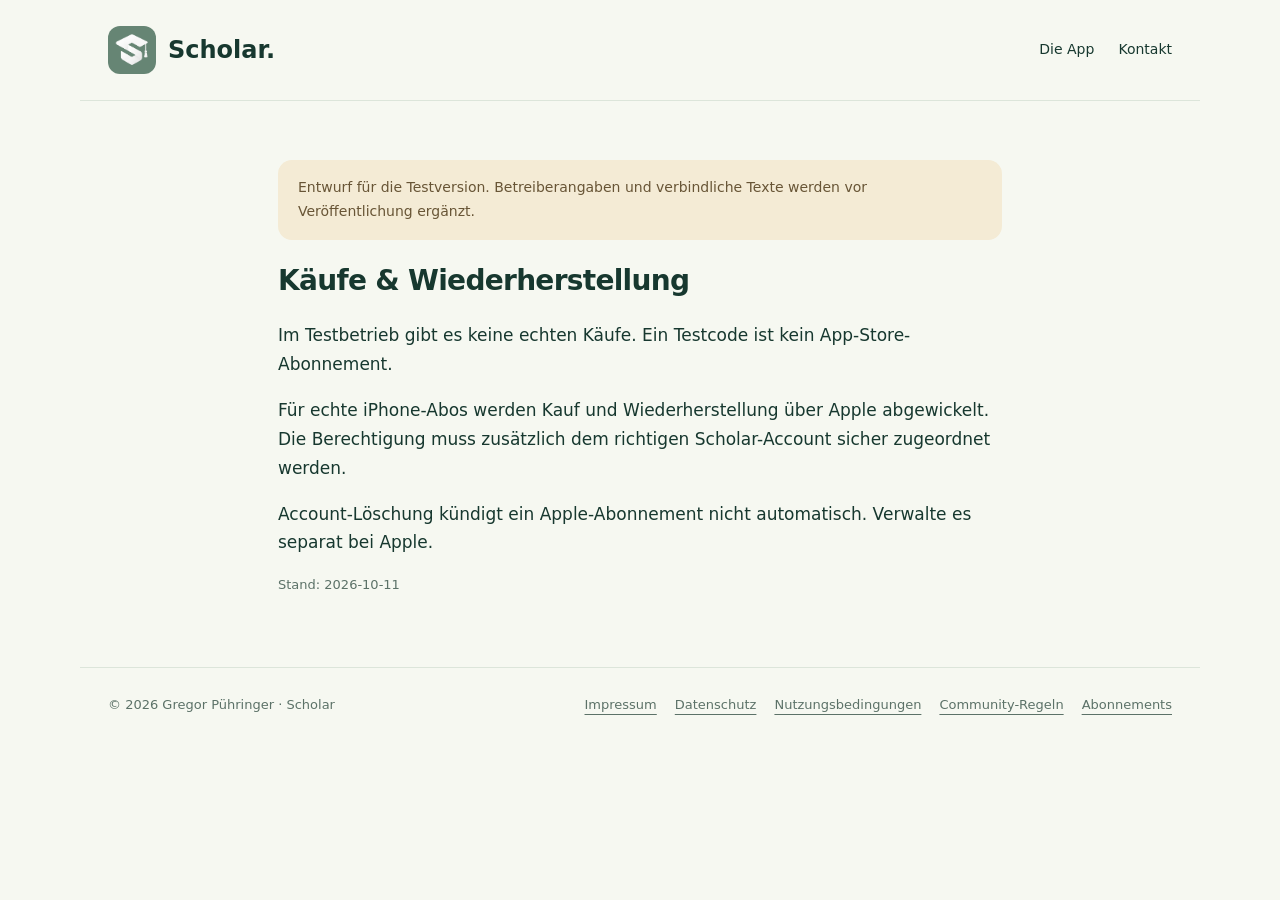
==== abonnements.html @ d569170c "Publish Scholar informational website" ====
<!doctype html><html lang="de"><head><meta charset="utf-8"><meta name="viewport" content="width=device-width,initial-scale=1"><meta name="description" content="Scholar – Studienplanung, Lernen und Community. Informationen zur App und Kontakt."><title>Abonnements · Scholar</title><link rel="icon" type="image/png" href="assets/favicon-current.png?v=4"><link rel="stylesheet" href="assets/style.css"></head><body><header><a class="brand" href="index.html"><img src="assets/icon.png" alt="">Scholar.</a><nav aria-label="Hauptnavigation"><a href="index.html#funktionen">Die App</a><a href="index.html#kontakt">Kontakt</a></nav></header><main class="legal"><p class="registration-notice">Entwurf für die Testversion. Betreiberangaben und verbindliche Texte werden vor Veröffentlichung ergänzt.</p><h2>Käufe & Wiederherstellung</h2><p>Im Testbetrieb gibt es keine echten Käufe. Ein Testcode ist kein App-Store-Abonnement.</p><p>Für echte iPhone-Abos werden Kauf und Wiederherstellung über Apple abgewickelt. Die Berechtigung muss zusätzlich dem richtigen Scholar-Account sicher zugeordnet werden.</p><p>Account-Löschung kündigt ein Apple-Abonnement nicht automatisch. Verwalte es separat bei Apple.</p><p class="footnote">Stand: 2026-10-11</p></main><footer><span>© 2026 Gregor Pühringer · Scholar</span><div><a href="impressum.html">Impressum</a><a href="datenschutz.html">Datenschutz</a><a href="nutzungsbedingungen.html">Nutzungsbedingungen</a><a href="community.html">Community-Regeln</a><a href="abonnements.html">Abonnements</a></div></footer></body></html>
---- assets/style.css ----
:root{--bg:#f6f8f1;--ink:#17382f;--muted:#5c7268;--accent:#447c70;--line:#dce5da}*{box-sizing:border-box}body{margin:0;background:var(--bg);color:var(--ink);font:17px/1.7 system-ui,-apple-system,sans-serif}a{color:inherit;text-underline-offset:5px}a:focus-visible{outline:3px solid var(--accent);outline-offset:5px}header,main,footer{max-width:1120px;margin:auto;padding:26px 28px}header{display:flex;justify-content:space-between;align-items:center;gap:20px;border-bottom:1px solid var(--line)}.brand{display:flex;align-items:center;gap:12px;font-size:24px;font-weight:750;text-decoration:none}.brand img{width:42px;height:42px;border-radius:12px}nav{display:flex;gap:24px;flex-wrap:wrap;font-size:14px}nav a{text-decoration:none}.hero{display:grid;grid-template-columns:1.2fr 1fr;align-items:center;gap:60px;padding:65px 0 80px}.eyebrow{font-size:12px;text-transform:uppercase;letter-spacing:2px;color:var(--accent);font-weight:700}h1{font-size:clamp(42px,6vw,76px);line-height:1.08;letter-spacing:-3px;font-weight:600;margin:20px 0 26px}h2{font-size:30px;line-height:1.25;letter-spacing:-.7px}h3{font-size:20px}.lead{font-size:20px;color:var(--muted);max-width:550px}.pill{display:inline-block;border:1px solid var(--line);border-radius:30px;padding:7px 15px;font-size:12px;margin-bottom:8px}.button{display:inline-block;background:var(--ink);color:white;padding:13px 23px;border-radius:16px;text-decoration:none;margin-top:18px}.preview{background:#e9efdf;border:1px solid var(--line);border-radius:38px;padding:32px;transform:rotate(2deg)}.preview-top{display:flex;justify-content:space-between;align-items:center}.ring{width:150px;height:150px;background:conic-gradient(var(--accent) 0 65%,#d3ddc8 65%);border-radius:50%;display:grid;place-items:center;margin:24px auto}.ring span{width:122px;height:122px;border-radius:50%;background:#e9efdf;display:grid;place-items:center;font-size:33px}.agenda{background:var(--bg);padding:18px 22px;margin-top:12px;border-radius:18px}.agenda small{display:block;color:var(--muted)}.example{font-size:11px;text-align:center;color:var(--muted);margin-top:16px}.features{display:grid;grid-template-columns:repeat(3,1fr);gap:28px;border-top:1px solid var(--line);padding:38px 0}.features p{color:var(--muted)}.contact{border-top:1px solid var(--line);padding:35px 0}.legal{max-width:780px;padding-top:45px}.legal h1{font-size:46px;letter-spacing:-1.5px}.legal h2{font-size:28px}.registration-notice{padding:16px 20px;background:#f4ebd5;border-radius:14px;color:#685536;font-size:14px}.footnote{font-size:13px;color:var(--muted)}footer{display:flex;justify-content:space-between;gap:24px;flex-wrap:wrap;border-top:1px solid var(--line);font-size:13px;color:var(--muted);margin-top:32px}footer div{display:flex;gap:18px;flex-wrap:wrap}@media(max-width:720px){header,main,footer{padding:22px}.hero{grid-template-columns:1fr;gap:28px;padding:40px 0}.preview{transform:none}.features{grid-template-columns:1fr;gap:8px}nav{gap:14px}h1{letter-spacing:-1.8px}}

html{scroll-behavior:smooth;scroll-padding-top:24px}.brand img{width:48px;height:48px}.feature-section{padding:56px 0;border-top:1px solid var(--line)}.section-intro{max-width:650px;color:var(--muted)}.feature-grid{display:grid;grid-template-columns:repeat(3,minmax(0,1fr));gap:24px;margin-top:32px}.feature-grid article{padding:26px;background:#fff9;border:1px solid var(--line);border-radius:24px}.feature-grid p,.plus-grid p{color:var(--muted);font-size:15px}.feature-icon{display:block;width:34px;height:34px;background:var(--accent);mask:var(--icon) center/contain no-repeat;-webkit-mask:var(--icon) center/contain no-repeat}.plus-section{padding:40px;border-radius:36px;background:#e9efdf;margin:20px 0 64px;overflow:hidden}.plus-intro{display:flex;justify-content:space-between;align-items:center;gap:32px}.plus-logo{width:200px;height:200px;object-fit:contain;border-radius:32px;flex-shrink:0}.rotating-heading{font-size:clamp(30px,4.5vw,50px);line-height:1.25;margin-bottom:0;display:flex;gap:.24em;flex-wrap:wrap}.word-window{height:1.25em;overflow:hidden;display:inline-block}.word-track{display:block;animation:word-board 20s infinite}.word-track>span{display:block;height:1.25em;color:var(--accent)}@keyframes word-board{0%,15%{transform:translateY(0)}20%,35%{transform:translateY(-16.6667%)}40%,55%{transform:translateY(-33.3333%)}60%,75%{transform:translateY(-50%)}80%,95%{transform:translateY(-66.6667%)}100%{transform:translateY(-83.3333%)}}.sr-only{position:absolute;width:1px;height:1px;overflow:hidden;clip-path:inset(50%)}.plus-grid{display:grid;grid-template-columns:repeat(2,minmax(0,1fr));gap:16px 32px;margin:40px 0}.plus-grid article{border-top:1px solid #cddbc7;padding-top:12px}.color-showcase{border-top:1px solid #cddbc7;padding-top:22px}.color-options{display:flex;gap:12px;flex-wrap:wrap;margin:24px 0}.color-choice{font:inherit;font-size:12px;color:var(--ink);background:transparent;border:1px solid transparent;border-radius:14px;padding:10px;cursor:pointer;display:grid;justify-items:center;gap:8px;min-width:74px}.color-choice>span{width:30px;height:30px;border-radius:50%;background:var(--swatch)}.color-choice[aria-pressed=true]{background:#fff9;border-color:var(--accent)}button:focus-visible{outline:3px solid var(--accent);outline-offset:3px}@media(max-width:850px){.feature-grid{grid-template-columns:repeat(2,minmax(0,1fr))}}@media(max-width:600px){header{align-items:flex-start;flex-wrap:wrap;gap:14px}nav{width:100%;justify-content:space-between}.feature-grid{grid-template-columns:1fr}.plus-section{padding:24px;border-radius:26px}.plus-intro{flex-direction:column;align-items:flex-start}.plus-logo{width:130px;height:130px;align-self:center}.plus-grid{grid-template-columns:1fr}.hero{gap:34px}.preview-top{gap:12px}}@media(prefers-reduced-motion:reduce){html{scroll-behavior:auto}.word-track{animation:none}}

.phone-showcase{display:grid;justify-items:center;perspective:1200px}.phone{width:310px;max-width:100%;background:#1c2723;padding:9px;border-radius:46px;box-shadow:0 26px 50px #17382f20;position:relative;transform:rotate(3deg);transition:transform .45s ease,box-shadow .45s ease}.phone:hover,.phone:focus-within{transform:rotate(0) translateY(-6px);box-shadow:0 35px 65px #17382f2a}.phone-screen{background:var(--bg);border-radius:38px;padding:20px 18px 12px;overflow:hidden;min-height:590px}.phone-island{position:absolute;top:17px;width:90px;height:22px;border-radius:20px;background:#1c2723;left:50%;transform:translateX(-50%);z-index:1}.phone-status{display:flex;justify-content:space-between;font-size:10px;font-weight:700;padding:0 8px 20px}.phone-appbar{display:flex;justify-content:space-between;align-items:center;font-size:16px;border-bottom:1px solid var(--line);padding-bottom:14px}.phone-view{min-height:445px;padding-top:12px}.phone-view[hidden]{display:none}.phone-view h3{font-size:27px;margin:3px 0}.phone-view .eyebrow{font-size:9px;margin-bottom:6px}.phone-subtitle{font-size:12px;color:var(--muted);margin:3px 0}.phone .ring{width:140px;height:140px;margin:20px auto}.phone .ring span{width:115px;height:115px;display:flex;flex-direction:column;justify-content:center;font-size:29px}.phone .ring small{font-size:10px;color:var(--muted)}.phone .agenda{padding:13px 15px;background:white;font-size:12px;border:1px solid var(--line);transition:transform .2s}.phone .agenda:hover{transform:translateY(-3px)}.phone .agenda small{font-size:10px}.mini-progress{height:5px;background:#e3eadf;border-radius:8px;margin-top:9px}.mini-progress span{display:block;width:60%;height:100%;background:var(--accent);border-radius:8px}.phone-tabs{display:flex;gap:5px;padding-top:10px;border-top:1px solid var(--line)}.phone-tabs button{flex:1;min-width:0;font:inherit;font-size:10px;padding:9px 3px;border:0;border-radius:12px;background:transparent;color:var(--muted);cursor:pointer}.phone-tabs button[aria-pressed=true]{background:#e4ecdf;color:var(--ink);font-weight:700}.phone-homebar{height:4px;width:92px;background:var(--ink);border-radius:10px;margin:15px auto 0}.mini-week{display:flex;justify-content:space-between;background:#e4ecdf;border-radius:12px;padding:13px;margin:24px 0;font-size:12px}.learning-illustration{display:grid;place-items:center;height:135px}.learning-illustration .feature-icon{width:90px;height:90px}@media(max-width:720px){.phone{transform:none}.phone-showcase{margin-top:16px}}@media(prefers-reduced-motion:reduce){.phone,.phone .agenda{transition:none}.phone:hover,.phone:focus-within{transform:none}}

.horizontal-cards{display:flex;gap:20px;overflow-x:auto;scroll-snap-type:x mandatory;padding:8px 2px 22px;scrollbar-width:thin;scrollbar-color:var(--accent) transparent}.horizontal-cards article{flex:0 0 310px;scroll-snap-align:start;min-width:0}.plus-grid.horizontal-cards{margin-top:16px}.plus-grid article{background:var(--panel,#ffffff70);border:1px solid var(--line);border-radius:22px;padding:24px}.scroll-hint{font-size:12px;color:var(--muted);margin:26px 0 4px}.plus-section{--bg:#e9efdf;--ink:#17382f;--muted:#5c7268;--accent:#447c70;--line:#cddbc7;--panel:#ffffff70;background:var(--bg);color:var(--ink);transition:background-color .3s,color .3s}.plus-section .eyebrow,.plus-section .word-track>span{color:var(--accent)}.plus-section .button{background:var(--accent);color:#fff}.plus-section .color-choice{color:var(--ink)}.plus-section .color-showcase{margin-top:30px;border-color:var(--line)}.plus-section[data-palette=lilac]{--bg:#ece4f5;--ink:#352d40;--muted:#756d83;--accent:#80619f;--line:#d8c9e6}.plus-section[data-palette=blue]{--bg:#e2ecf6;--ink:#283946;--muted:#667887;--accent:#527b9e;--line:#c8d9e9}.plus-section[data-palette=orange]{--bg:#ffe6d6;--ink:#49332c;--muted:#886e61;--accent:#b75f39;--line:#ebc7af}.plus-section[data-palette=rose]{--bg:#f4e3eb;--ink:#422f39;--muted:#826d79;--accent:#a35e7d;--line:#dfc7d3}.plus-section[data-palette=teal]{--bg:#dfefef;--ink:#293d3e;--muted:#627b7d;--accent:#447f83;--line:#bedcdd}.plus-section[data-palette=coral]{--bg:#ffe5df;--ink:#50312d;--muted:#865f58;--accent:#b65e53;--line:#ebc4ba}.plus-section[data-palette=berry]{--bg:#eee1eb;--ink:#432b3c;--muted:#7d6274;--accent:#965375;--line:#dbc3d3}.phone{height:632px;width:310px;flex-shrink:0}.phone-screen{height:614px;min-height:0;display:flex;flex-direction:column}.phone-status,.phone-appbar,.phone-tabs,.phone-homebar{flex-shrink:0}.phone-view{flex:1;min-height:0;overflow:hidden;padding-top:10px}.phone-tabs{margin-top:auto}.phone-homebar{margin-top:12px;margin-bottom:0}.phone-actions{display:flex;gap:8px;align-items:center}.phone-action{width:17px;height:17px;background:var(--accent);mask:var(--icon) center/contain no-repeat;-webkit-mask:var(--icon) center/contain no-repeat}.learning-illustration{height:88px}.learning-illustration .feature-icon{width:62px;height:62px}.phone-view[data-phone-view=learn] .agenda{margin-top:10px}.word-window{min-width:6.5em}.rotating-heading{align-items:baseline}@media(max-width:600px){.horizontal-cards article{flex-basis:85%;padding:22px}.color-options{gap:7px}.color-choice{min-width:62px;padding:8px}.phone{max-width:100%}.plus-intro{gap:18px}.word-window{min-width:0}}

.plus-section{--accent:#668574}.color-options{display:grid;grid-template-columns:repeat(8,minmax(0,1fr));gap:12px}.color-choice{min-width:0;width:100%}.color-choice>span{flex-shrink:0}.plus-intro .button{background:var(--accent)}
.plus-section[data-palette=sage]{--accent:#668574}
.plus-section[data-palette=blue]{--accent:#4059a8}
.plus-section[data-palette=teal]{--accent:#437f83}
.plus-section[data-palette=orange]{--accent:#b85f38}
.plus-section[data-palette=rose]{--accent:#a45e7d}
.plus-section[data-palette=coral]{--accent:#bc584d}
.plus-section[data-palette=lilac]{--accent:#80619f}
.plus-section[data-palette=berry]{--accent:#884777}
@media(max-width:600px){.color-options{grid-template-columns:repeat(4,minmax(0,1fr));gap:12px 8px;max-width:340px;margin:24px auto}.color-choice{min-width:0;padding:10px 4px}.plus-intro{align-items:center;text-align:center}.plus-section .color-showcase{text-align:center}.plus-section .scroll-hint,.plus-section>.footnote{text-align:center}.plus-intro .rotating-heading{justify-content:center}.plus-intro .button{display:table;margin:20px auto 0}.phone-tabs{justify-content:center}.phone-tabs button{display:grid;place-items:center}}

.word-track{animation:word-board-expanded 48s infinite}.word-window{min-width:0;width:9.8em;max-width:100%}@keyframes word-board-expanded{0.0000%,6.2500%{transform:translateY(0.000000%)}8.3333%,14.5833%{transform:translateY(-7.692308%)}16.6667%,22.9167%{transform:translateY(-15.384615%)}25.0000%,31.2500%{transform:translateY(-23.076923%)}33.3333%,39.5833%{transform:translateY(-30.769231%)}41.6667%,47.9167%{transform:translateY(-38.461538%)}50.0000%,56.2500%{transform:translateY(-46.153846%)}58.3333%,64.5833%{transform:translateY(-53.846154%)}66.6667%,72.9167%{transform:translateY(-61.538462%)}75.0000%,81.2500%{transform:translateY(-69.230769%)}83.3333%,89.5833%{transform:translateY(-76.923077%)}91.6667%,97.9167%{transform:translateY(-84.615385%)}100%{transform:translateY(-92.307692%)}}@media(prefers-reduced-motion:reduce){.word-track{animation:none}}

.store-buttons{display:flex;gap:14px;flex-wrap:wrap;margin-top:24px}.store-button{display:flex;align-items:center;gap:13px;min-height:66px;padding:12px 18px;border:1px solid var(--line);border-radius:16px;background:#fff9;color:var(--ink);text-align:left;font:inherit;opacity:1}.store-button small{display:block;font-size:11px;color:var(--muted)}.store-button strong{display:block;font-size:16px;line-height:1.4}.store-platform{font-size:11px;font-weight:700;background:#e4ecdf;padding:7px;border-radius:8px}.store-button:disabled{cursor:default}@media(max-width:600px){.store-buttons{justify-content:center}.store-button{flex:1 1 190px;justify-content:center;max-width:320px}}

.store-button{border-radius:999px;padding:13px 23px}.store-logo{width:28px;height:28px;flex-shrink:0}.horizontal-cards{scroll-snap-type:none}.horizontal-cards article{flex-shrink:0}.carousel-copy{pointer-events:none}@media(prefers-reduced-motion:reduce){.horizontal-cards{scroll-snap-type:x mandatory}}

.horizontal-cards{display:block;position:relative}.carousel-rail{display:flex;gap:20px;width:max-content;will-change:transform}.carousel-rail article{width:310px;flex:0 0 310px}.carousel-rail .carousel-copy{pointer-events:none}@media(max-width:600px){.carousel-rail article{width:260px;flex-basis:260px}}@media(prefers-reduced-motion:reduce){.carousel-rail{will-change:auto}}
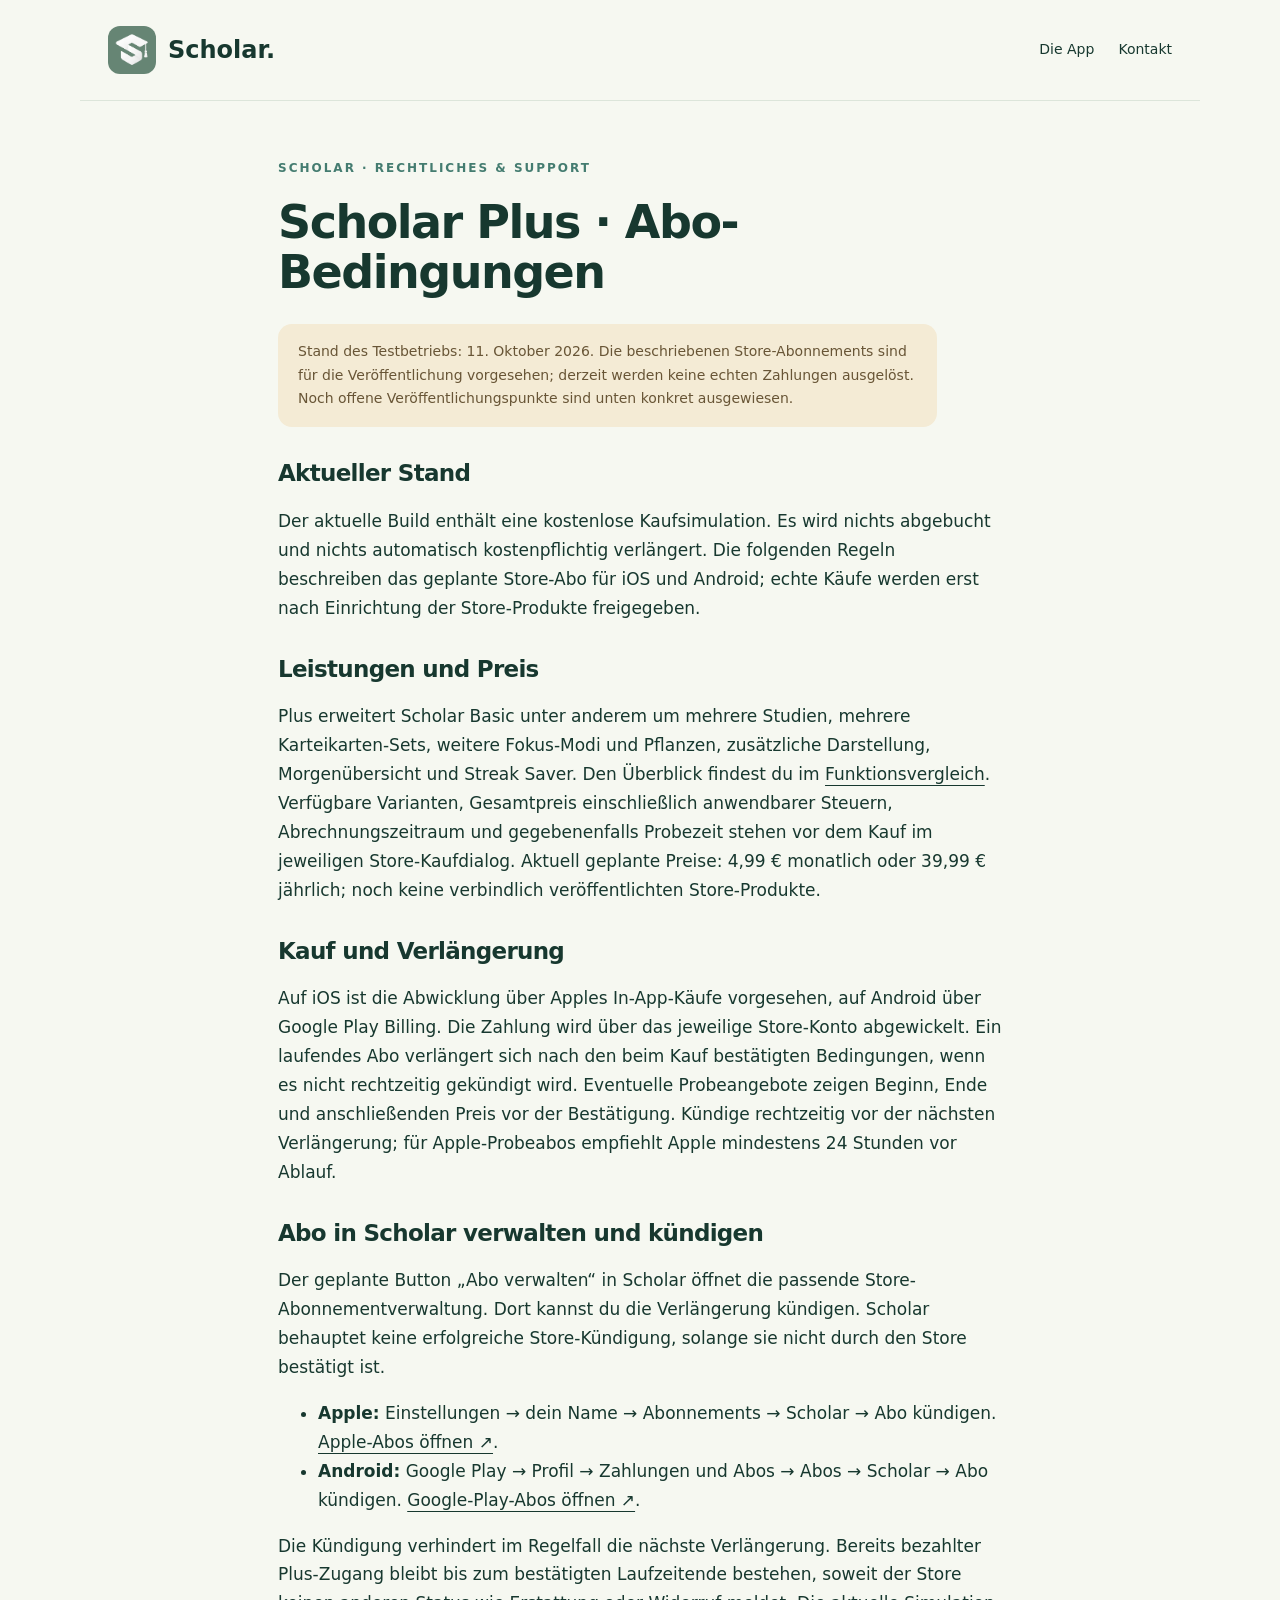
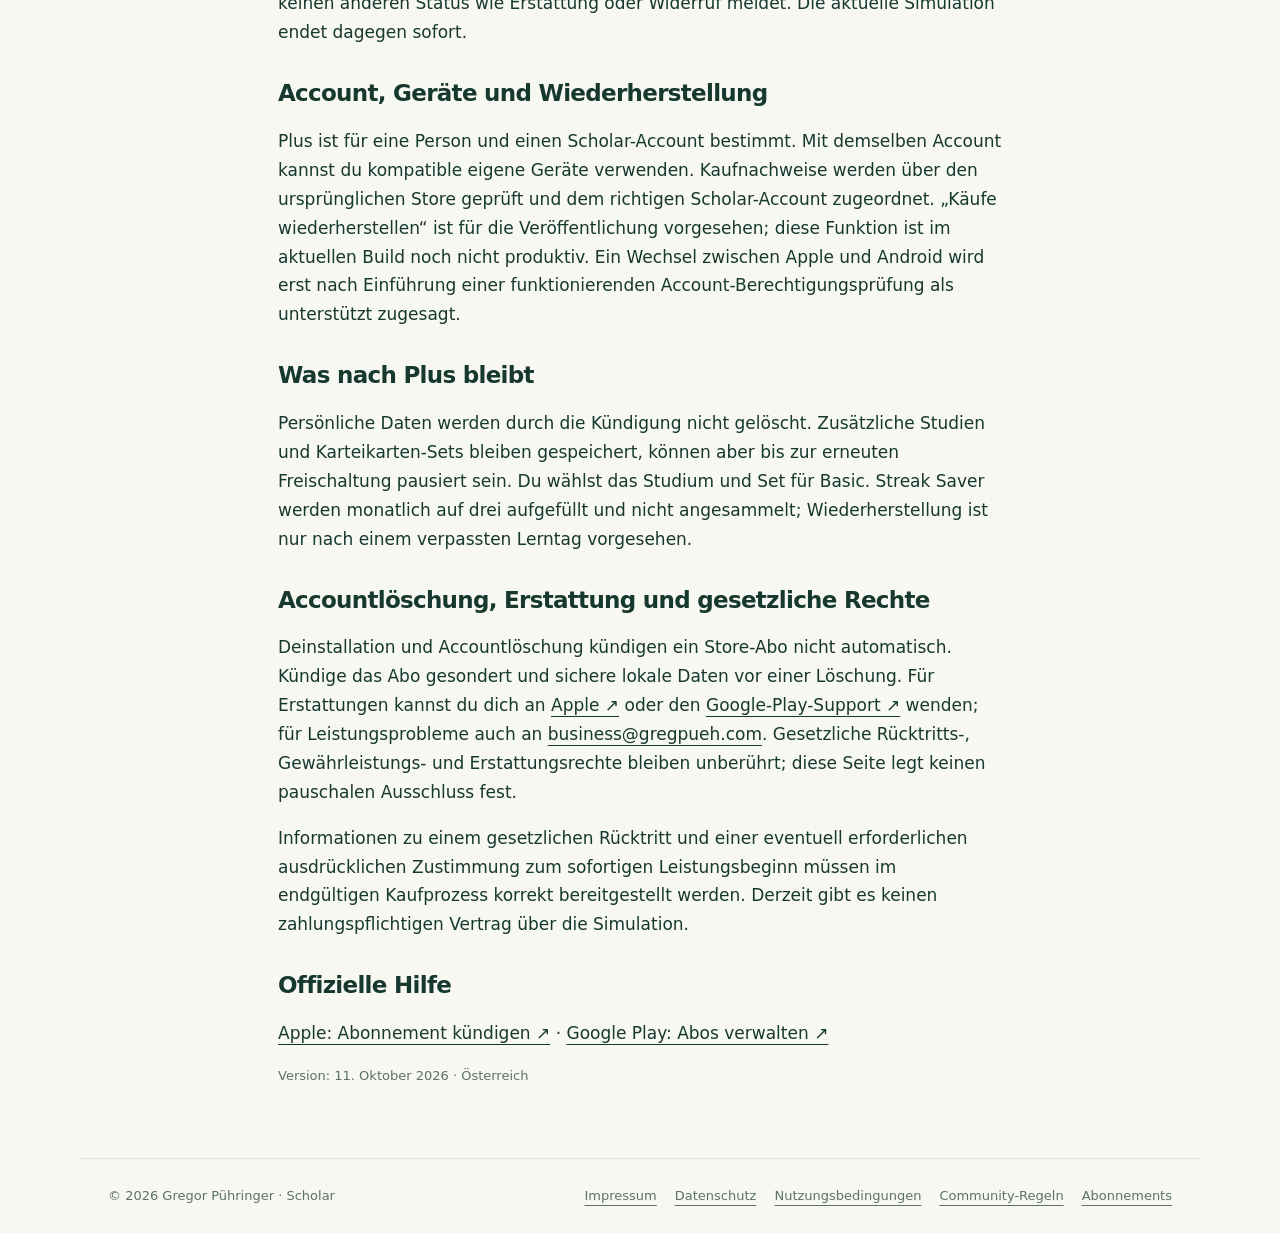
==== commit 0df195c7: "Add legal disclosures, Basic/Plus comparison and verified catalogue coverage" ====
--- a/abonnements.html
+++ b/abonnements.html
@@ -1 +1 @@
-<!doctype html><html lang="de"><head><meta charset="utf-8"><meta name="viewport" content="width=device-width,initial-scale=1"><meta name="description" content="Scholar – Studienplanung, Lernen und Community. Informationen zur App und Kontakt."><title>Abonnements · Scholar</title><link rel="icon" type="image/png" href="assets/favicon-current.png?v=4"><link rel="stylesheet" href="assets/style.css"></head><body><header><a class="brand" href="index.html"><img src="assets/icon.png" alt="">Scholar.</a><nav aria-label="Hauptnavigation"><a href="index.html#funktionen">Die App</a><a href="index.html#kontakt">Kontakt</a></nav></header><main class="legal"><p class="registration-notice">Entwurf für die Testversion. Betreiberangaben und verbindliche Texte werden vor Veröffentlichung ergänzt.</p><h2>Käufe & Wiederherstellung</h2><p>Im Testbetrieb gibt es keine echten Käufe. Ein Testcode ist kein App-Store-Abonnement.</p><p>Für echte iPhone-Abos werden Kauf und Wiederherstellung über Apple abgewickelt. Die Berechtigung muss zusätzlich dem richtigen Scholar-Account sicher zugeordnet werden.</p><p>Account-Löschung kündigt ein Apple-Abonnement nicht automatisch. Verwalte es separat bei Apple.</p><p class="footnote">Stand: 2026-10-11</p></main><footer><span>© 2026 Gregor Pühringer · Scholar</span><div><a href="impressum.html">Impressum</a><a href="datenschutz.html">Datenschutz</a><a href="nutzungsbedingungen.html">Nutzungsbedingungen</a><a href="community.html">Community-Regeln</a><a href="abonnements.html">Abonnements</a></div></footer></body></html>+<!doctype html><html lang="de"><head><meta charset="utf-8"><meta name="viewport" content="width=device-width,initial-scale=1"><meta name="description" content="Scholar – Studienplanung, Lernen und Community. Informationen zur App und Kontakt."><title>Scholar Plus · Abo-Bedingungen · Scholar</title><link rel="icon" type="image/png" href="assets/favicon-current.png?v=4"><link rel="stylesheet" href="assets/style.css"></head><body><header><a class="brand" href="index.html"><img src="assets/icon.png" alt="">Scholar.</a><nav aria-label="Hauptnavigation"><a href="index.html#funktionen">Die App</a><a href="index.html#kontakt">Kontakt</a></nav></header><main class="legal"><p class="eyebrow">Scholar · Rechtliches & Support</p><h1>Scholar Plus · Abo-Bedingungen</h1><p class="registration-notice">Stand des Testbetriebs: 11. Oktober 2026. Die beschriebenen Store-Abonnements sind für die Veröffentlichung vorgesehen; derzeit werden keine echten Zahlungen ausgelöst. Noch offene Veröffentlichungspunkte sind unten konkret ausgewiesen.</p><h2>Aktueller Stand</h2><p>Der aktuelle Build enthält eine kostenlose Kaufsimulation. Es wird nichts abgebucht und nichts automatisch kostenpflichtig verlängert. Die folgenden Regeln beschreiben das geplante Store-Abo für iOS und Android; echte Käufe werden erst nach Einrichtung der Store-Produkte freigegeben.</p><h2>Leistungen und Preis</h2><p>Plus erweitert Scholar Basic unter anderem um mehrere Studien, mehrere Karteikarten-Sets, weitere Fokus-Modi und Pflanzen, zusätzliche Darstellung, Morgenübersicht und Streak Saver. Den Überblick findest du im <a href="index.html#vergleich">Funktionsvergleich</a>. Verfügbare Varianten, Gesamtpreis einschließlich anwendbarer Steuern, Abrechnungszeitraum und gegebenenfalls Probezeit stehen vor dem Kauf im jeweiligen Store-Kaufdialog. Aktuell geplante Preise: 4,99 € monatlich oder 39,99 € jährlich; noch keine verbindlich veröffentlichten Store-Produkte.</p><h2>Kauf und Verlängerung</h2><p>Auf iOS ist die Abwicklung über Apples In-App-Käufe vorgesehen, auf Android über Google Play Billing. Die Zahlung wird über das jeweilige Store-Konto abgewickelt. Ein laufendes Abo verlängert sich nach den beim Kauf bestätigten Bedingungen, wenn es nicht rechtzeitig gekündigt wird. Eventuelle Probeangebote zeigen Beginn, Ende und anschließenden Preis vor der Bestätigung. Kündige rechtzeitig vor der nächsten Verlängerung; für Apple-Probeabos empfiehlt Apple mindestens 24 Stunden vor Ablauf.</p><h2>Abo in Scholar verwalten und kündigen</h2><p>Der geplante Button „Abo verwalten“ in Scholar öffnet die passende Store-Abonnementverwaltung. Dort kannst du die Verlängerung kündigen. Scholar behauptet keine erfolgreiche Store-Kündigung, solange sie nicht durch den Store bestätigt ist.</p><ul><li><strong>Apple:</strong> Einstellungen → dein Name → Abonnements → Scholar → Abo kündigen. <a href="https://apps.apple.com/account/subscriptions">Apple-Abos öffnen ↗</a>.</li><li><strong>Android:</strong> Google Play → Profil → Zahlungen und Abos → Abos → Scholar → Abo kündigen. <a href="https://play.google.com/store/account/subscriptions">Google-Play-Abos öffnen ↗</a>.</li></ul><p>Die Kündigung verhindert im Regelfall die nächste Verlängerung. Bereits bezahlter Plus-Zugang bleibt bis zum bestätigten Laufzeitende bestehen, soweit der Store keinen anderen Status wie Erstattung oder Widerruf meldet. Die aktuelle Simulation endet dagegen sofort.</p><h2>Account, Geräte und Wiederherstellung</h2><p>Plus ist für eine Person und einen Scholar-Account bestimmt. Mit demselben Account kannst du kompatible eigene Geräte verwenden. Kaufnachweise werden über den ursprünglichen Store geprüft und dem richtigen Scholar-Account zugeordnet. „Käufe wiederherstellen“ ist für die Veröffentlichung vorgesehen; diese Funktion ist im aktuellen Build noch nicht produktiv. Ein Wechsel zwischen Apple und Android wird erst nach Einführung einer funktionierenden Account-Berechtigungsprüfung als unterstützt zugesagt.</p><h2>Was nach Plus bleibt</h2><p>Persönliche Daten werden durch die Kündigung nicht gelöscht. Zusätzliche Studien und Karteikarten-Sets bleiben gespeichert, können aber bis zur erneuten Freischaltung pausiert sein. Du wählst das Studium und Set für Basic. Streak Saver werden monatlich auf drei aufgefüllt und nicht angesammelt; Wiederherstellung ist nur nach einem verpassten Lerntag vorgesehen.</p><h2>Accountlöschung, Erstattung und gesetzliche Rechte</h2><p>Deinstallation und Accountlöschung kündigen ein Store-Abo nicht automatisch. Kündige das Abo gesondert und sichere lokale Daten vor einer Löschung. Für Erstattungen kannst du dich an <a href="https://reportaproblem.apple.com/">Apple ↗</a> oder den <a href="https://support.google.com/googleplay/answer/2479637?hl=de">Google-Play-Support ↗</a> wenden; für Leistungsprobleme auch an <a href="mailto:business@gregpueh.com">business@gregpueh.com</a>. Gesetzliche Rücktritts-, Gewährleistungs- und Erstattungsrechte bleiben unberührt; diese Seite legt keinen pauschalen Ausschluss fest.</p><p>Informationen zu einem gesetzlichen Rücktritt und einer eventuell erforderlichen ausdrücklichen Zustimmung zum sofortigen Leistungsbeginn müssen im endgültigen Kaufprozess korrekt bereitgestellt werden. Derzeit gibt es keinen zahlungspflichtigen Vertrag über die Simulation.</p><h2>Offizielle Hilfe</h2><p><a href="https://support.apple.com/de-at/118428">Apple: Abonnement kündigen ↗</a> · <a href="https://support.google.com/googleplay/answer/7018481?hl=de">Google Play: Abos verwalten ↗</a></p><p class="footnote">Version: 11. Oktober 2026 · Österreich</p></main><footer><span>© 2026 Gregor Pühringer · Scholar</span><div><a href="impressum.html">Impressum</a><a href="datenschutz.html">Datenschutz</a><a href="nutzungsbedingungen.html">Nutzungsbedingungen</a><a href="community.html">Community-Regeln</a><a href="abonnements.html">Abonnements</a></div></footer></body></html>
--- a/assets/style.css
+++ b/assets/style.css
@@ -24,3 +24,7 @@
 .store-button{border-radius:999px;padding:13px 23px}.store-logo{width:28px;height:28px;flex-shrink:0}.horizontal-cards{scroll-snap-type:none}.horizontal-cards article{flex-shrink:0}.carousel-copy{pointer-events:none}@media(prefers-reduced-motion:reduce){.horizontal-cards{scroll-snap-type:x mandatory}}
 
 .horizontal-cards{display:block;position:relative}.carousel-rail{display:flex;gap:20px;width:max-content;will-change:transform}.carousel-rail article{width:310px;flex:0 0 310px}.carousel-rail .carousel-copy{pointer-events:none}@media(max-width:600px){.carousel-rail article{width:260px;flex-basis:260px}}@media(prefers-reduced-motion:reduce){.carousel-rail{will-change:auto}}
+
+.legal h1{font-size:clamp(30px,5vw,46px);overflow-wrap:normal}.legal h2{margin-top:32px;font-size:23px}.legal p,.legal li{max-width:74ch}.legal a{overflow-wrap:anywhere}.comparison{padding:36px 0 56px}.comparison-scroll{overflow-x:auto;margin:25px 0;border:1px solid var(--line);border-radius:20px}table{width:100%;border-collapse:collapse;min-width:660px;text-align:left}caption{padding:15px;text-align:left;font-size:12px;color:var(--muted)}th,td{padding:16px 20px;border-bottom:1px solid var(--line);vertical-align:top;font-size:14px}thead th{background:#e4ecdf}tbody th{width:22%}tbody tr:last-child>*{border-bottom:0}.device .mobile-modal{overflow-x:hidden}.device .mobile-modal label{min-width:0}
+
+.institutions{padding:35px 0;border-top:1px solid var(--line)}.institution-grid{display:grid;grid-template-columns:repeat(2,minmax(0,1fr));gap:16px;margin:26px 0}.institution-grid article{padding:22px;border:1px solid var(--line);border-radius:20px}.institution-grid h3{margin-top:0;overflow-wrap:normal}.institution-grid p{font-size:13px;color:var(--muted)}.institution-directory{padding:18px;border:1px solid var(--line);border-radius:20px}.institution-directory summary{cursor:pointer;font-weight:600}.institution-directory li{margin:16px 0}.institution-directory li span{display:block;font-size:13px;color:var(--muted)}@media(max-width:600px){.institution-grid{grid-template-columns:1fr}}
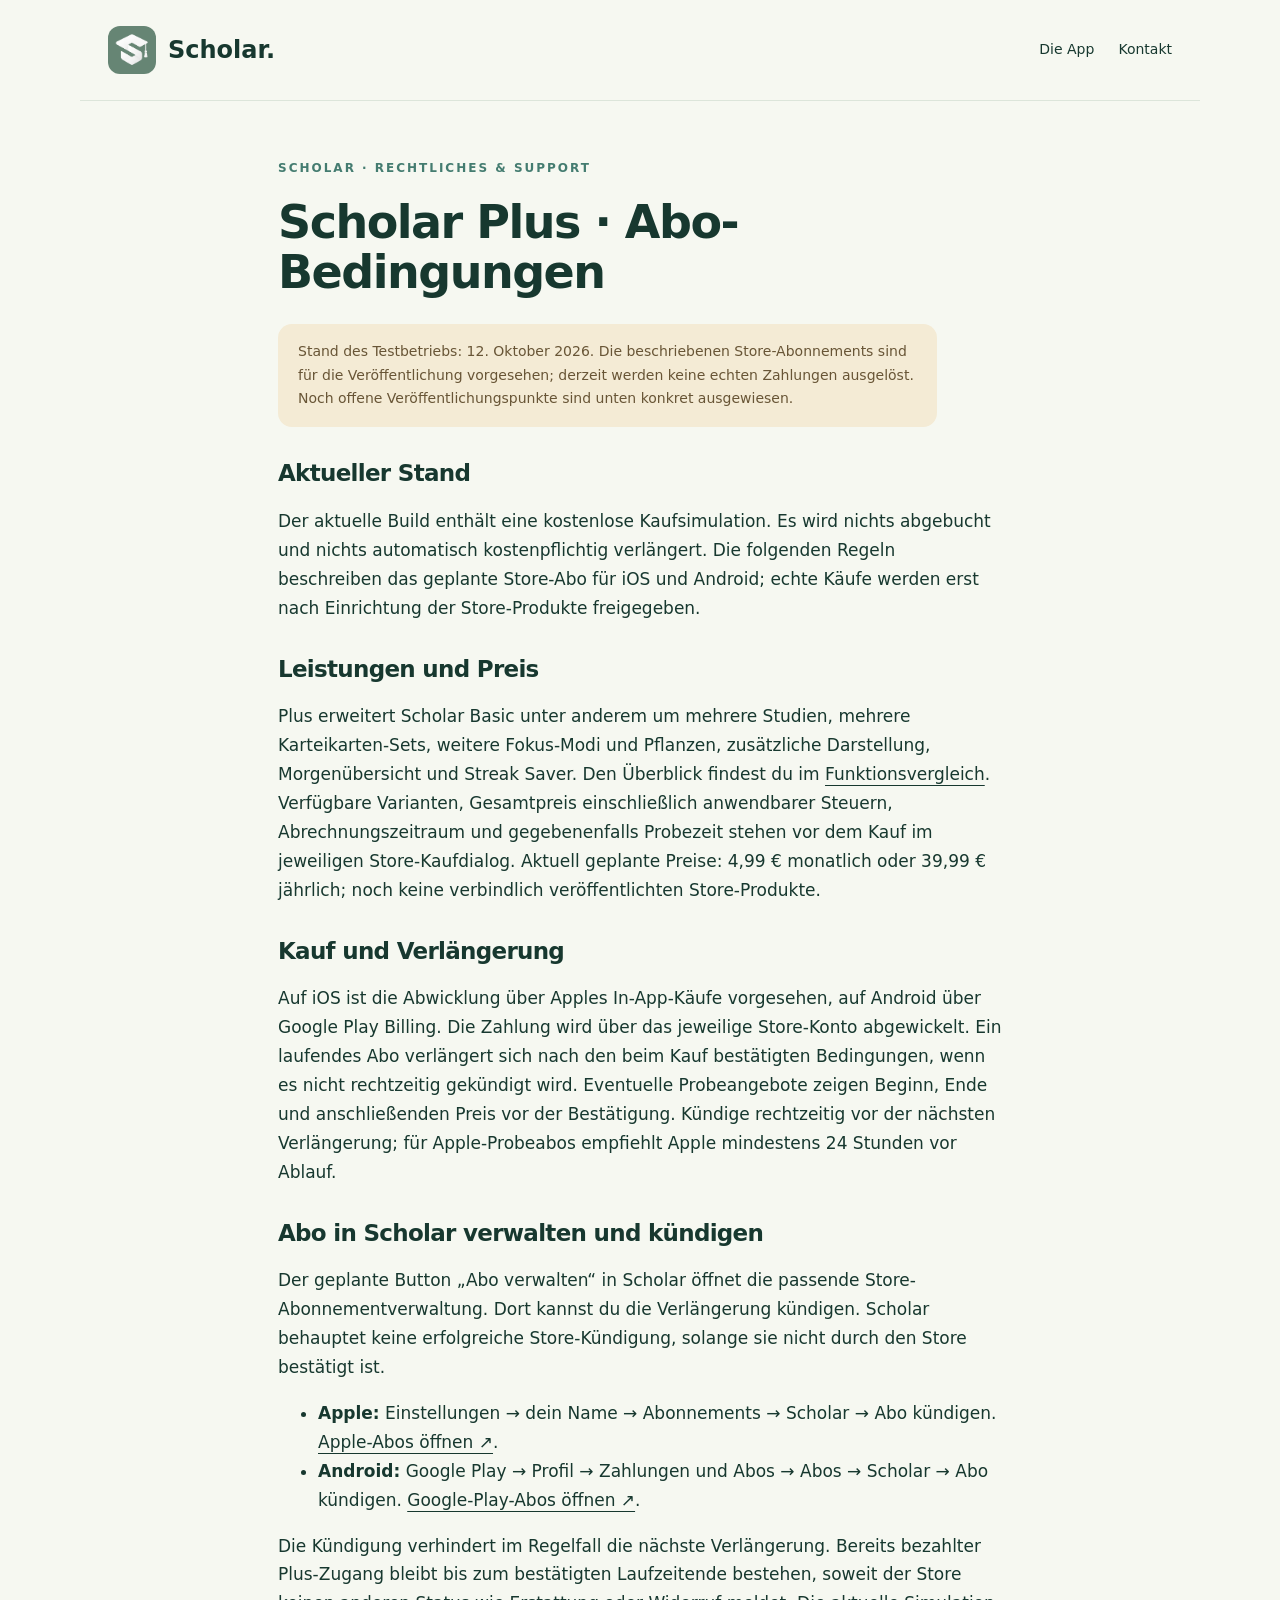
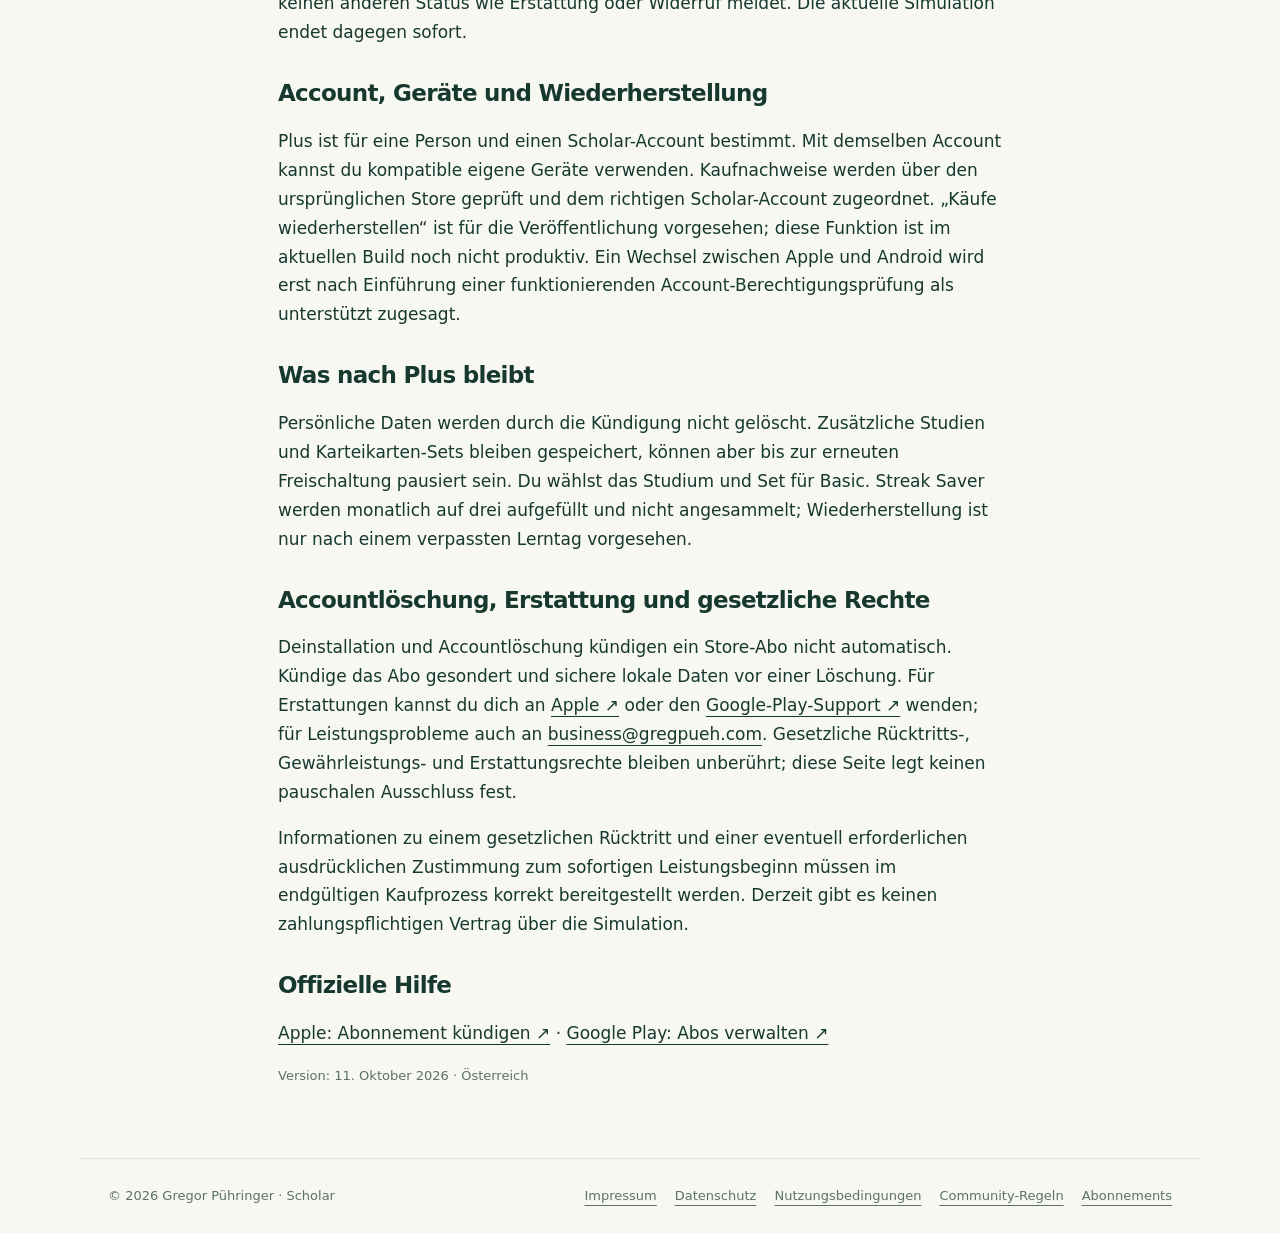
==== commit 1adbea44: "Add legal disclosures, Basic/Plus comparison and verified catalogue coverage" ====
--- a/abonnements.html
+++ b/abonnements.html
@@ -1 +1 @@
-<!doctype html><html lang="de"><head><meta charset="utf-8"><meta name="viewport" content="width=device-width,initial-scale=1"><meta name="description" content="Scholar – Studienplanung, Lernen und Community. Informationen zur App und Kontakt."><title>Scholar Plus · Abo-Bedingungen · Scholar</title><link rel="icon" type="image/png" href="assets/favicon-current.png?v=4"><link rel="stylesheet" href="assets/style.css"></head><body><header><a class="brand" href="index.html"><img src="assets/icon.png" alt="">Scholar.</a><nav aria-label="Hauptnavigation"><a href="index.html#funktionen">Die App</a><a href="index.html#kontakt">Kontakt</a></nav></header><main class="legal"><p class="eyebrow">Scholar · Rechtliches & Support</p><h1>Scholar Plus · Abo-Bedingungen</h1><p class="registration-notice">Stand des Testbetriebs: 11. Oktober 2026. Die beschriebenen Store-Abonnements sind für die Veröffentlichung vorgesehen; derzeit werden keine echten Zahlungen ausgelöst. Noch offene Veröffentlichungspunkte sind unten konkret ausgewiesen.</p><h2>Aktueller Stand</h2><p>Der aktuelle Build enthält eine kostenlose Kaufsimulation. Es wird nichts abgebucht und nichts automatisch kostenpflichtig verlängert. Die folgenden Regeln beschreiben das geplante Store-Abo für iOS und Android; echte Käufe werden erst nach Einrichtung der Store-Produkte freigegeben.</p><h2>Leistungen und Preis</h2><p>Plus erweitert Scholar Basic unter anderem um mehrere Studien, mehrere Karteikarten-Sets, weitere Fokus-Modi und Pflanzen, zusätzliche Darstellung, Morgenübersicht und Streak Saver. Den Überblick findest du im <a href="index.html#vergleich">Funktionsvergleich</a>. Verfügbare Varianten, Gesamtpreis einschließlich anwendbarer Steuern, Abrechnungszeitraum und gegebenenfalls Probezeit stehen vor dem Kauf im jeweiligen Store-Kaufdialog. Aktuell geplante Preise: 4,99 € monatlich oder 39,99 € jährlich; noch keine verbindlich veröffentlichten Store-Produkte.</p><h2>Kauf und Verlängerung</h2><p>Auf iOS ist die Abwicklung über Apples In-App-Käufe vorgesehen, auf Android über Google Play Billing. Die Zahlung wird über das jeweilige Store-Konto abgewickelt. Ein laufendes Abo verlängert sich nach den beim Kauf bestätigten Bedingungen, wenn es nicht rechtzeitig gekündigt wird. Eventuelle Probeangebote zeigen Beginn, Ende und anschließenden Preis vor der Bestätigung. Kündige rechtzeitig vor der nächsten Verlängerung; für Apple-Probeabos empfiehlt Apple mindestens 24 Stunden vor Ablauf.</p><h2>Abo in Scholar verwalten und kündigen</h2><p>Der geplante Button „Abo verwalten“ in Scholar öffnet die passende Store-Abonnementverwaltung. Dort kannst du die Verlängerung kündigen. Scholar behauptet keine erfolgreiche Store-Kündigung, solange sie nicht durch den Store bestätigt ist.</p><ul><li><strong>Apple:</strong> Einstellungen → dein Name → Abonnements → Scholar → Abo kündigen. <a href="https://apps.apple.com/account/subscriptions">Apple-Abos öffnen ↗</a>.</li><li><strong>Android:</strong> Google Play → Profil → Zahlungen und Abos → Abos → Scholar → Abo kündigen. <a href="https://play.google.com/store/account/subscriptions">Google-Play-Abos öffnen ↗</a>.</li></ul><p>Die Kündigung verhindert im Regelfall die nächste Verlängerung. Bereits bezahlter Plus-Zugang bleibt bis zum bestätigten Laufzeitende bestehen, soweit der Store keinen anderen Status wie Erstattung oder Widerruf meldet. Die aktuelle Simulation endet dagegen sofort.</p><h2>Account, Geräte und Wiederherstellung</h2><p>Plus ist für eine Person und einen Scholar-Account bestimmt. Mit demselben Account kannst du kompatible eigene Geräte verwenden. Kaufnachweise werden über den ursprünglichen Store geprüft und dem richtigen Scholar-Account zugeordnet. „Käufe wiederherstellen“ ist für die Veröffentlichung vorgesehen; diese Funktion ist im aktuellen Build noch nicht produktiv. Ein Wechsel zwischen Apple und Android wird erst nach Einführung einer funktionierenden Account-Berechtigungsprüfung als unterstützt zugesagt.</p><h2>Was nach Plus bleibt</h2><p>Persönliche Daten werden durch die Kündigung nicht gelöscht. Zusätzliche Studien und Karteikarten-Sets bleiben gespeichert, können aber bis zur erneuten Freischaltung pausiert sein. Du wählst das Studium und Set für Basic. Streak Saver werden monatlich auf drei aufgefüllt und nicht angesammelt; Wiederherstellung ist nur nach einem verpassten Lerntag vorgesehen.</p><h2>Accountlöschung, Erstattung und gesetzliche Rechte</h2><p>Deinstallation und Accountlöschung kündigen ein Store-Abo nicht automatisch. Kündige das Abo gesondert und sichere lokale Daten vor einer Löschung. Für Erstattungen kannst du dich an <a href="https://reportaproblem.apple.com/">Apple ↗</a> oder den <a href="https://support.google.com/googleplay/answer/2479637?hl=de">Google-Play-Support ↗</a> wenden; für Leistungsprobleme auch an <a href="mailto:business@gregpueh.com">business@gregpueh.com</a>. Gesetzliche Rücktritts-, Gewährleistungs- und Erstattungsrechte bleiben unberührt; diese Seite legt keinen pauschalen Ausschluss fest.</p><p>Informationen zu einem gesetzlichen Rücktritt und einer eventuell erforderlichen ausdrücklichen Zustimmung zum sofortigen Leistungsbeginn müssen im endgültigen Kaufprozess korrekt bereitgestellt werden. Derzeit gibt es keinen zahlungspflichtigen Vertrag über die Simulation.</p><h2>Offizielle Hilfe</h2><p><a href="https://support.apple.com/de-at/118428">Apple: Abonnement kündigen ↗</a> · <a href="https://support.google.com/googleplay/answer/7018481?hl=de">Google Play: Abos verwalten ↗</a></p><p class="footnote">Version: 11. Oktober 2026 · Österreich</p></main><footer><span>© 2026 Gregor Pühringer · Scholar</span><div><a href="impressum.html">Impressum</a><a href="datenschutz.html">Datenschutz</a><a href="nutzungsbedingungen.html">Nutzungsbedingungen</a><a href="community.html">Community-Regeln</a><a href="abonnements.html">Abonnements</a></div></footer></body></html>+<!doctype html><html lang="de"><head><meta charset="utf-8"><meta name="viewport" content="width=device-width,initial-scale=1"><meta name="description" content="Scholar – Studienplanung, Lernen und Community. Informationen zur App und Kontakt."><title>Scholar Plus · Abo-Bedingungen · Scholar</title><link rel="icon" type="image/png" href="assets/favicon-current.png?v=4"><link rel="stylesheet" href="assets/style.css?v=20261011-compare2"></head><body><header><a class="brand" href="index.html"><img src="assets/icon.png" alt="">Scholar.</a><nav aria-label="Hauptnavigation"><a href="index.html#funktionen">Die App</a><a href="index.html#kontakt">Kontakt</a></nav></header><main class="legal"><p class="eyebrow">Scholar · Rechtliches & Support</p><h1>Scholar Plus · Abo-Bedingungen</h1><p class="registration-notice">Stand des Testbetriebs: 12. Oktober 2026. Die beschriebenen Store-Abonnements sind für die Veröffentlichung vorgesehen; derzeit werden keine echten Zahlungen ausgelöst. Noch offene Veröffentlichungspunkte sind unten konkret ausgewiesen.</p><h2>Aktueller Stand</h2><p>Der aktuelle Build enthält eine kostenlose Kaufsimulation. Es wird nichts abgebucht und nichts automatisch kostenpflichtig verlängert. Die folgenden Regeln beschreiben das geplante Store-Abo für iOS und Android; echte Käufe werden erst nach Einrichtung der Store-Produkte freigegeben.</p><h2>Leistungen und Preis</h2><p>Plus erweitert Scholar Basic unter anderem um mehrere Studien, mehrere Karteikarten-Sets, weitere Fokus-Modi und Pflanzen, zusätzliche Darstellung, Morgenübersicht und Streak Saver. Den Überblick findest du im <a href="index.html#vergleich">Funktionsvergleich</a>. Verfügbare Varianten, Gesamtpreis einschließlich anwendbarer Steuern, Abrechnungszeitraum und gegebenenfalls Probezeit stehen vor dem Kauf im jeweiligen Store-Kaufdialog. Aktuell geplante Preise: 4,99 € monatlich oder 39,99 € jährlich; noch keine verbindlich veröffentlichten Store-Produkte.</p><h2>Kauf und Verlängerung</h2><p>Auf iOS ist die Abwicklung über Apples In-App-Käufe vorgesehen, auf Android über Google Play Billing. Die Zahlung wird über das jeweilige Store-Konto abgewickelt. Ein laufendes Abo verlängert sich nach den beim Kauf bestätigten Bedingungen, wenn es nicht rechtzeitig gekündigt wird. Eventuelle Probeangebote zeigen Beginn, Ende und anschließenden Preis vor der Bestätigung. Kündige rechtzeitig vor der nächsten Verlängerung; für Apple-Probeabos empfiehlt Apple mindestens 24 Stunden vor Ablauf.</p><h2>Abo in Scholar verwalten und kündigen</h2><p>Der geplante Button „Abo verwalten“ in Scholar öffnet die passende Store-Abonnementverwaltung. Dort kannst du die Verlängerung kündigen. Scholar behauptet keine erfolgreiche Store-Kündigung, solange sie nicht durch den Store bestätigt ist.</p><ul><li><strong>Apple:</strong> Einstellungen → dein Name → Abonnements → Scholar → Abo kündigen. <a href="https://apps.apple.com/account/subscriptions">Apple-Abos öffnen ↗</a>.</li><li><strong>Android:</strong> Google Play → Profil → Zahlungen und Abos → Abos → Scholar → Abo kündigen. <a href="https://play.google.com/store/account/subscriptions">Google-Play-Abos öffnen ↗</a>.</li></ul><p>Die Kündigung verhindert im Regelfall die nächste Verlängerung. Bereits bezahlter Plus-Zugang bleibt bis zum bestätigten Laufzeitende bestehen, soweit der Store keinen anderen Status wie Erstattung oder Widerruf meldet. Die aktuelle Simulation endet dagegen sofort.</p><h2>Account, Geräte und Wiederherstellung</h2><p>Plus ist für eine Person und einen Scholar-Account bestimmt. Mit demselben Account kannst du kompatible eigene Geräte verwenden. Kaufnachweise werden über den ursprünglichen Store geprüft und dem richtigen Scholar-Account zugeordnet. „Käufe wiederherstellen“ ist für die Veröffentlichung vorgesehen; diese Funktion ist im aktuellen Build noch nicht produktiv. Ein Wechsel zwischen Apple und Android wird erst nach Einführung einer funktionierenden Account-Berechtigungsprüfung als unterstützt zugesagt.</p><h2>Was nach Plus bleibt</h2><p>Persönliche Daten werden durch die Kündigung nicht gelöscht. Zusätzliche Studien und Karteikarten-Sets bleiben gespeichert, können aber bis zur erneuten Freischaltung pausiert sein. Du wählst das Studium und Set für Basic. Streak Saver werden monatlich auf drei aufgefüllt und nicht angesammelt; Wiederherstellung ist nur nach einem verpassten Lerntag vorgesehen.</p><h2>Accountlöschung, Erstattung und gesetzliche Rechte</h2><p>Deinstallation und Accountlöschung kündigen ein Store-Abo nicht automatisch. Kündige das Abo gesondert und sichere lokale Daten vor einer Löschung. Für Erstattungen kannst du dich an <a href="https://reportaproblem.apple.com/">Apple ↗</a> oder den <a href="https://support.google.com/googleplay/answer/2479637?hl=de">Google-Play-Support ↗</a> wenden; für Leistungsprobleme auch an <a href="mailto:business@gregpueh.com">business@gregpueh.com</a>. Gesetzliche Rücktritts-, Gewährleistungs- und Erstattungsrechte bleiben unberührt; diese Seite legt keinen pauschalen Ausschluss fest.</p><p>Informationen zu einem gesetzlichen Rücktritt und einer eventuell erforderlichen ausdrücklichen Zustimmung zum sofortigen Leistungsbeginn müssen im endgültigen Kaufprozess korrekt bereitgestellt werden. Derzeit gibt es keinen zahlungspflichtigen Vertrag über die Simulation.</p><h2>Offizielle Hilfe</h2><p><a href="https://support.apple.com/de-at/118428">Apple: Abonnement kündigen ↗</a> · <a href="https://support.google.com/googleplay/answer/7018481?hl=de">Google Play: Abos verwalten ↗</a></p><p class="footnote">Version: 11. Oktober 2026 · Österreich</p></main><footer><span>© 2026 Gregor Pühringer · Scholar</span><div><a href="impressum.html">Impressum</a><a href="datenschutz.html">Datenschutz</a><a href="nutzungsbedingungen.html">Nutzungsbedingungen</a><a href="community.html">Community-Regeln</a><a href="abonnements.html">Abonnements</a></div></footer></body></html>
--- a/assets/style.css
+++ b/assets/style.css
@@ -28,3 +28,5 @@
 .legal h1{font-size:clamp(30px,5vw,46px);overflow-wrap:normal}.legal h2{margin-top:32px;font-size:23px}.legal p,.legal li{max-width:74ch}.legal a{overflow-wrap:anywhere}.comparison{padding:36px 0 56px}.comparison-scroll{overflow-x:auto;margin:25px 0;border:1px solid var(--line);border-radius:20px}table{width:100%;border-collapse:collapse;min-width:660px;text-align:left}caption{padding:15px;text-align:left;font-size:12px;color:var(--muted)}th,td{padding:16px 20px;border-bottom:1px solid var(--line);vertical-align:top;font-size:14px}thead th{background:#e4ecdf}tbody th{width:22%}tbody tr:last-child>*{border-bottom:0}.device .mobile-modal{overflow-x:hidden}.device .mobile-modal label{min-width:0}
 
 .institutions{padding:35px 0;border-top:1px solid var(--line)}.institution-grid{display:grid;grid-template-columns:repeat(2,minmax(0,1fr));gap:16px;margin:26px 0}.institution-grid article{padding:22px;border:1px solid var(--line);border-radius:20px}.institution-grid h3{margin-top:0;overflow-wrap:normal}.institution-grid p{font-size:13px;color:var(--muted)}.institution-directory{padding:18px;border:1px solid var(--line);border-radius:20px}.institution-directory summary{cursor:pointer;font-weight:600}.institution-directory li{margin:16px 0}.institution-directory li span{display:block;font-size:13px;color:var(--muted)}@media(max-width:600px){.institution-grid{grid-template-columns:1fr}}
+
+.institution-grid{display:flex;gap:18px;overflow-x:auto;scroll-snap-type:x mandatory;padding:8px 2px 20px;scrollbar-width:thin;scrollbar-color:var(--accent) transparent}.institution-grid article{flex:0 0 300px;scroll-snap-align:start;background:#ffffff80}.plan-intro{display:grid;grid-template-columns:1fr 1fr;gap:20px;margin:28px 0}.plan-intro article{padding:26px;border-radius:24px}.basic-plan{border:1px solid var(--line);background:#ffffff80}.plus-plan{background:#e0ebdf;border:2px solid #668574}.plus-plan h3{font-size:26px}.plan-intro p{font-size:15px}.plan-intro a{font-size:14px;font-weight:650}.comparison-scroll{border-radius:24px;border-color:#b7cabb}.comparison table td:nth-child(3){background:#eaf2e6;color:#254a39;border-left:2px solid #b7cabb;font-weight:550}.comparison table th.plus-column{background:#668574;color:#fff;border-left:2px solid #668574}.comparison table th.basic-column{background:#eef1eb}.plan-label{display:block;font-size:20px}.comparison thead small{display:block;font-weight:400;font-size:12px;margin-top:6px}.comparison-missing{display:block;color:#7b756e;font-weight:400;font-size:12px;margin-top:10px;padding-left:12px;border-left:2px solid #d8d4cc}.comparison-extra{font-weight:700}.comparison tbody tr:hover td{filter:brightness(.98)}@media(max-width:600px){.institution-grid article{flex-basis:84%;padding:22px}.plan-intro{grid-template-columns:1fr;gap:16px}.plan-intro article{padding:22px}}
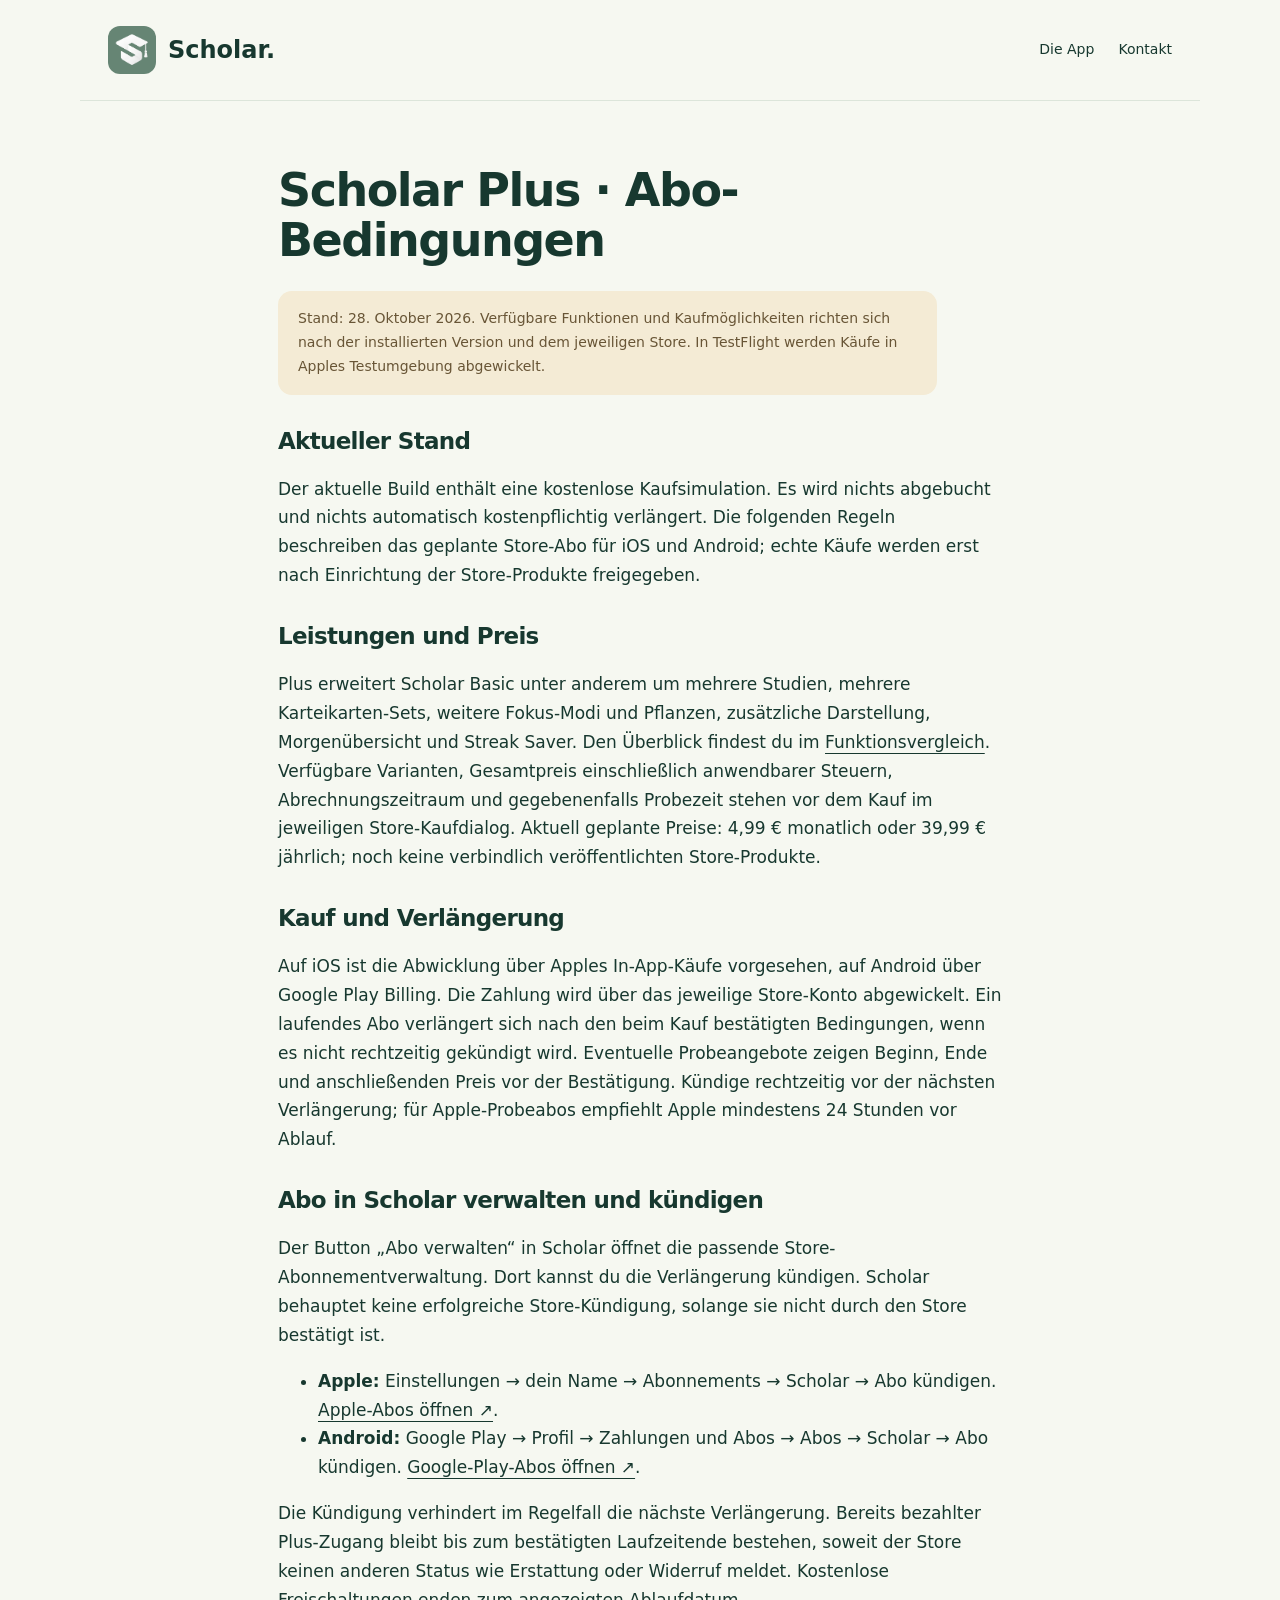
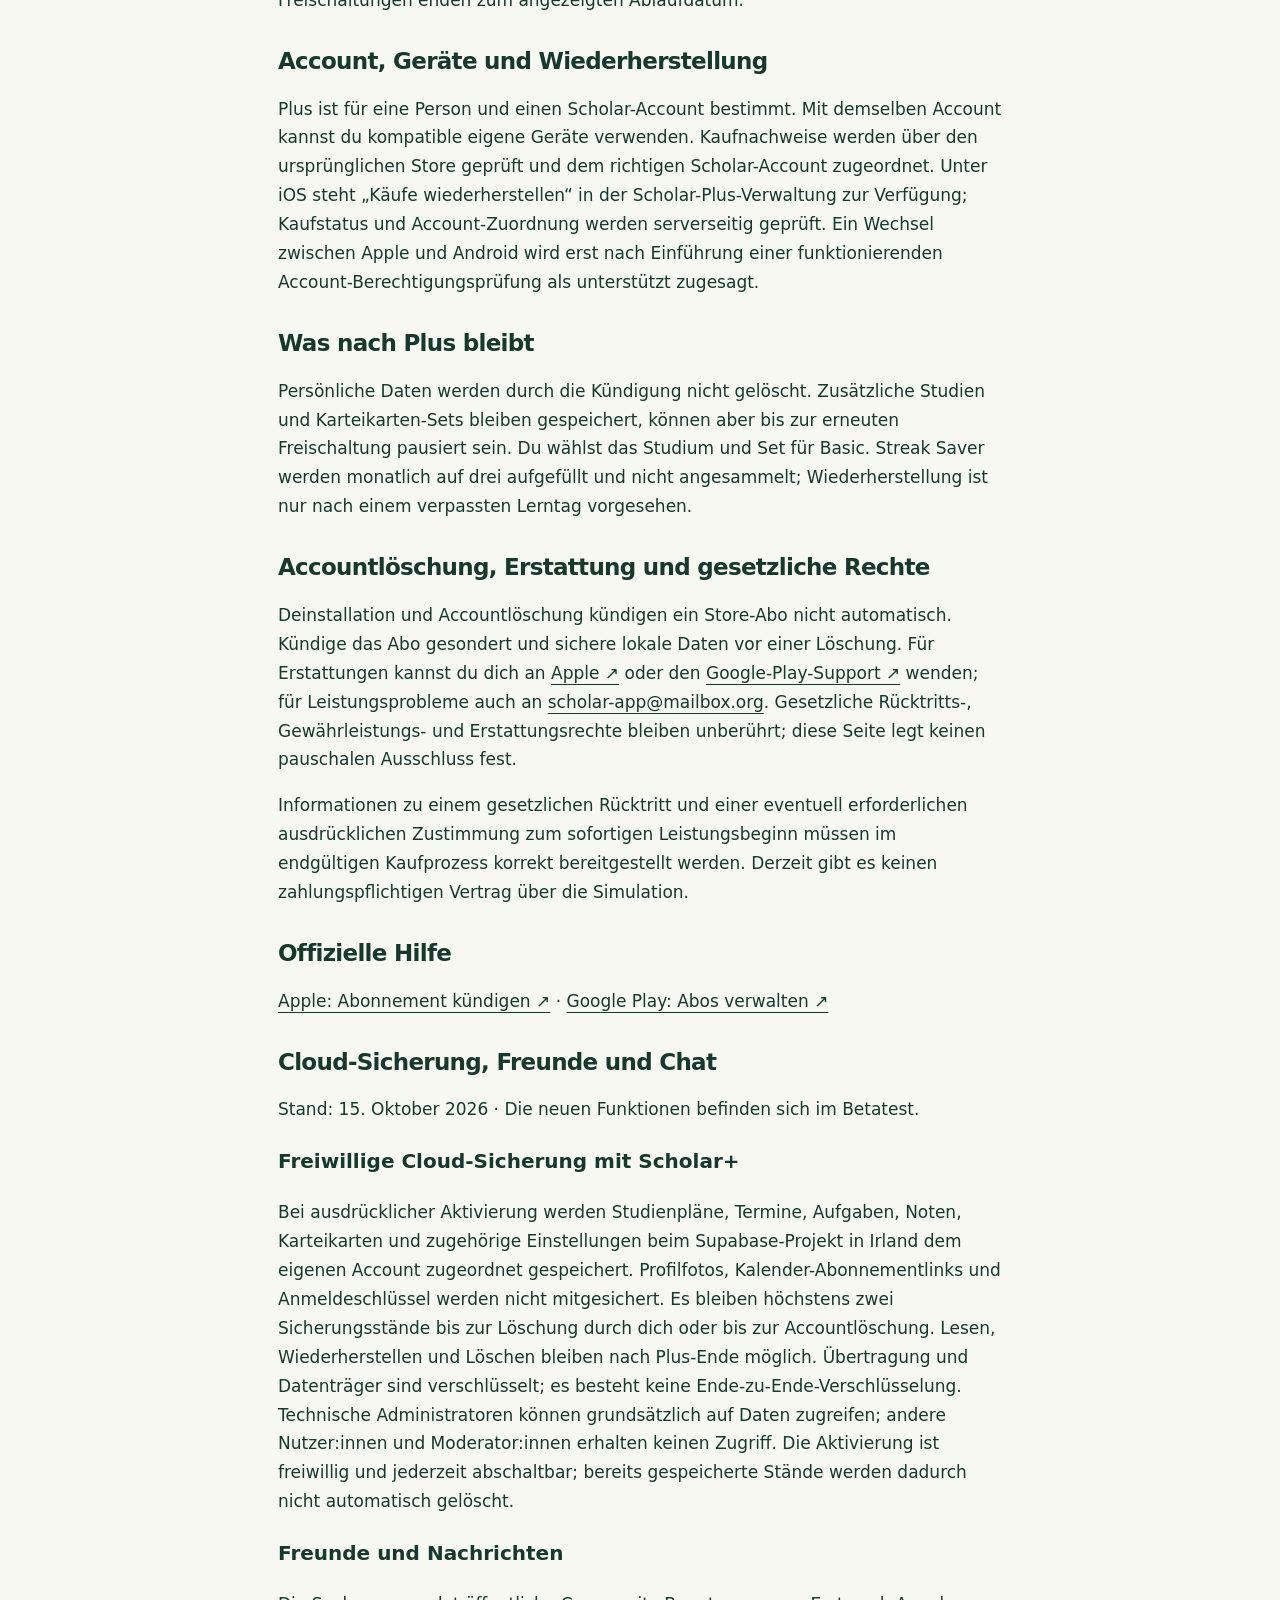
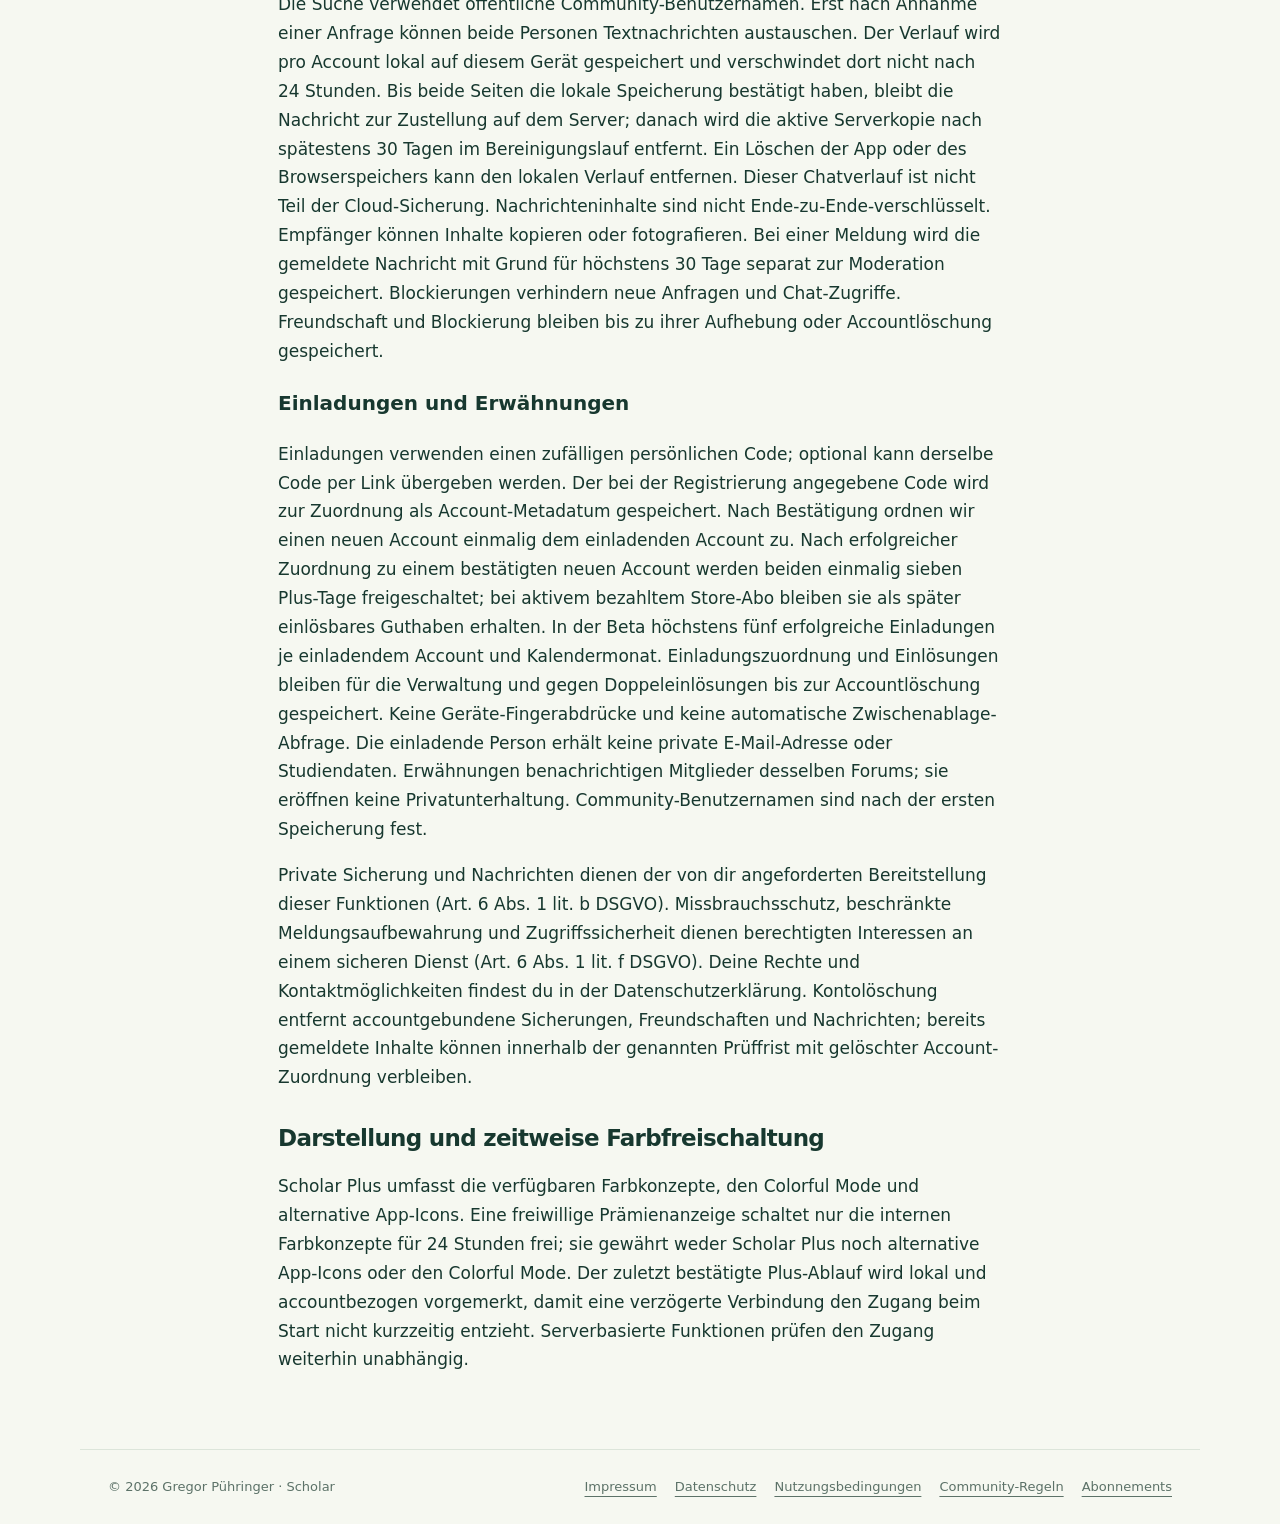
==== commit 476c0ab5: "Add newsletter signup, isolated Scholar demo and updated contacts" ====
--- a/abonnements.html
+++ b/abonnements.html
@@ -1 +1 @@
-<!doctype html><html lang="de"><head><meta charset="utf-8"><meta name="viewport" content="width=device-width,initial-scale=1"><meta name="description" content="Scholar – Studienplanung, Lernen und Community. Informationen zur App und Kontakt."><title>Scholar Plus · Abo-Bedingungen · Scholar</title><link rel="icon" type="image/png" href="assets/favicon-current.png?v=4"><link rel="stylesheet" href="assets/style.css?v=20261011-compare2"></head><body><header><a class="brand" href="index.html"><img src="assets/icon.png" alt="">Scholar.</a><nav aria-label="Hauptnavigation"><a href="index.html#funktionen">Die App</a><a href="index.html#kontakt">Kontakt</a></nav></header><main class="legal"><p class="eyebrow">Scholar · Rechtliches & Support</p><h1>Scholar Plus · Abo-Bedingungen</h1><p class="registration-notice">Stand des Testbetriebs: 12. Oktober 2026. Die beschriebenen Store-Abonnements sind für die Veröffentlichung vorgesehen; derzeit werden keine echten Zahlungen ausgelöst. Noch offene Veröffentlichungspunkte sind unten konkret ausgewiesen.</p><h2>Aktueller Stand</h2><p>Der aktuelle Build enthält eine kostenlose Kaufsimulation. Es wird nichts abgebucht und nichts automatisch kostenpflichtig verlängert. Die folgenden Regeln beschreiben das geplante Store-Abo für iOS und Android; echte Käufe werden erst nach Einrichtung der Store-Produkte freigegeben.</p><h2>Leistungen und Preis</h2><p>Plus erweitert Scholar Basic unter anderem um mehrere Studien, mehrere Karteikarten-Sets, weitere Fokus-Modi und Pflanzen, zusätzliche Darstellung, Morgenübersicht und Streak Saver. Den Überblick findest du im <a href="index.html#vergleich">Funktionsvergleich</a>. Verfügbare Varianten, Gesamtpreis einschließlich anwendbarer Steuern, Abrechnungszeitraum und gegebenenfalls Probezeit stehen vor dem Kauf im jeweiligen Store-Kaufdialog. Aktuell geplante Preise: 4,99 € monatlich oder 39,99 € jährlich; noch keine verbindlich veröffentlichten Store-Produkte.</p><h2>Kauf und Verlängerung</h2><p>Auf iOS ist die Abwicklung über Apples In-App-Käufe vorgesehen, auf Android über Google Play Billing. Die Zahlung wird über das jeweilige Store-Konto abgewickelt. Ein laufendes Abo verlängert sich nach den beim Kauf bestätigten Bedingungen, wenn es nicht rechtzeitig gekündigt wird. Eventuelle Probeangebote zeigen Beginn, Ende und anschließenden Preis vor der Bestätigung. Kündige rechtzeitig vor der nächsten Verlängerung; für Apple-Probeabos empfiehlt Apple mindestens 24 Stunden vor Ablauf.</p><h2>Abo in Scholar verwalten und kündigen</h2><p>Der geplante Button „Abo verwalten“ in Scholar öffnet die passende Store-Abonnementverwaltung. Dort kannst du die Verlängerung kündigen. Scholar behauptet keine erfolgreiche Store-Kündigung, solange sie nicht durch den Store bestätigt ist.</p><ul><li><strong>Apple:</strong> Einstellungen → dein Name → Abonnements → Scholar → Abo kündigen. <a href="https://apps.apple.com/account/subscriptions">Apple-Abos öffnen ↗</a>.</li><li><strong>Android:</strong> Google Play → Profil → Zahlungen und Abos → Abos → Scholar → Abo kündigen. <a href="https://play.google.com/store/account/subscriptions">Google-Play-Abos öffnen ↗</a>.</li></ul><p>Die Kündigung verhindert im Regelfall die nächste Verlängerung. Bereits bezahlter Plus-Zugang bleibt bis zum bestätigten Laufzeitende bestehen, soweit der Store keinen anderen Status wie Erstattung oder Widerruf meldet. Die aktuelle Simulation endet dagegen sofort.</p><h2>Account, Geräte und Wiederherstellung</h2><p>Plus ist für eine Person und einen Scholar-Account bestimmt. Mit demselben Account kannst du kompatible eigene Geräte verwenden. Kaufnachweise werden über den ursprünglichen Store geprüft und dem richtigen Scholar-Account zugeordnet. „Käufe wiederherstellen“ ist für die Veröffentlichung vorgesehen; diese Funktion ist im aktuellen Build noch nicht produktiv. Ein Wechsel zwischen Apple und Android wird erst nach Einführung einer funktionierenden Account-Berechtigungsprüfung als unterstützt zugesagt.</p><h2>Was nach Plus bleibt</h2><p>Persönliche Daten werden durch die Kündigung nicht gelöscht. Zusätzliche Studien und Karteikarten-Sets bleiben gespeichert, können aber bis zur erneuten Freischaltung pausiert sein. Du wählst das Studium und Set für Basic. Streak Saver werden monatlich auf drei aufgefüllt und nicht angesammelt; Wiederherstellung ist nur nach einem verpassten Lerntag vorgesehen.</p><h2>Accountlöschung, Erstattung und gesetzliche Rechte</h2><p>Deinstallation und Accountlöschung kündigen ein Store-Abo nicht automatisch. Kündige das Abo gesondert und sichere lokale Daten vor einer Löschung. Für Erstattungen kannst du dich an <a href="https://reportaproblem.apple.com/">Apple ↗</a> oder den <a href="https://support.google.com/googleplay/answer/2479637?hl=de">Google-Play-Support ↗</a> wenden; für Leistungsprobleme auch an <a href="mailto:business@gregpueh.com">business@gregpueh.com</a>. Gesetzliche Rücktritts-, Gewährleistungs- und Erstattungsrechte bleiben unberührt; diese Seite legt keinen pauschalen Ausschluss fest.</p><p>Informationen zu einem gesetzlichen Rücktritt und einer eventuell erforderlichen ausdrücklichen Zustimmung zum sofortigen Leistungsbeginn müssen im endgültigen Kaufprozess korrekt bereitgestellt werden. Derzeit gibt es keinen zahlungspflichtigen Vertrag über die Simulation.</p><h2>Offizielle Hilfe</h2><p><a href="https://support.apple.com/de-at/118428">Apple: Abonnement kündigen ↗</a> · <a href="https://support.google.com/googleplay/answer/7018481?hl=de">Google Play: Abos verwalten ↗</a></p><p class="footnote">Version: 11. Oktober 2026 · Österreich</p></main><footer><span>© 2026 Gregor Pühringer · Scholar</span><div><a href="impressum.html">Impressum</a><a href="datenschutz.html">Datenschutz</a><a href="nutzungsbedingungen.html">Nutzungsbedingungen</a><a href="community.html">Community-Regeln</a><a href="abonnements.html">Abonnements</a></div></footer></body></html>+<!doctype html><html lang="de"><head><meta charset="utf-8"><meta name="viewport" content="width=device-width,initial-scale=1"><meta name="description" content="Scholar – Studienplanung, Lernen und Community. Informationen zur App und Kontakt."><title>Scholar Plus · Abo-Bedingungen · Scholar</title><link rel="icon" type="image/png" href="assets/favicon-current.png?v=4"><link rel="stylesheet" href="assets/style.css?v=20261011-compare2"></head><body><header><a class="brand" href="index.html"><img src="assets/icon.png" alt="">Scholar.</a><nav aria-label="Hauptnavigation"><a href="index.html#funktionen">Die App</a><a href="index.html#kontakt">Kontakt</a></nav></header><main class="legal"><h1>Scholar Plus · Abo-Bedingungen</h1><p class="registration-notice">Stand: 28. Oktober 2026. Verfügbare Funktionen und Kaufmöglichkeiten richten sich nach der installierten Version und dem jeweiligen Store. In TestFlight werden Käufe in Apples Testumgebung abgewickelt.</p><h2>Aktueller Stand</h2><p>Der aktuelle Build enthält eine kostenlose Kaufsimulation. Es wird nichts abgebucht und nichts automatisch kostenpflichtig verlängert. Die folgenden Regeln beschreiben das geplante Store-Abo für iOS und Android; echte Käufe werden erst nach Einrichtung der Store-Produkte freigegeben.</p><h2>Leistungen und Preis</h2><p>Plus erweitert Scholar Basic unter anderem um mehrere Studien, mehrere Karteikarten-Sets, weitere Fokus-Modi und Pflanzen, zusätzliche Darstellung, Morgenübersicht und Streak Saver. Den Überblick findest du im <a href="index.html#vergleich">Funktionsvergleich</a>. Verfügbare Varianten, Gesamtpreis einschließlich anwendbarer Steuern, Abrechnungszeitraum und gegebenenfalls Probezeit stehen vor dem Kauf im jeweiligen Store-Kaufdialog. Aktuell geplante Preise: 4,99 € monatlich oder 39,99 € jährlich; noch keine verbindlich veröffentlichten Store-Produkte.</p><h2>Kauf und Verlängerung</h2><p>Auf iOS ist die Abwicklung über Apples In-App-Käufe vorgesehen, auf Android über Google Play Billing. Die Zahlung wird über das jeweilige Store-Konto abgewickelt. Ein laufendes Abo verlängert sich nach den beim Kauf bestätigten Bedingungen, wenn es nicht rechtzeitig gekündigt wird. Eventuelle Probeangebote zeigen Beginn, Ende und anschließenden Preis vor der Bestätigung. Kündige rechtzeitig vor der nächsten Verlängerung; für Apple-Probeabos empfiehlt Apple mindestens 24 Stunden vor Ablauf.</p><h2>Abo in Scholar verwalten und kündigen</h2><p>Der Button „Abo verwalten“ in Scholar öffnet die passende Store-Abonnementverwaltung. Dort kannst du die Verlängerung kündigen. Scholar behauptet keine erfolgreiche Store-Kündigung, solange sie nicht durch den Store bestätigt ist.</p><ul><li><strong>Apple:</strong> Einstellungen → dein Name → Abonnements → Scholar → Abo kündigen. <a href="https://apps.apple.com/account/subscriptions">Apple-Abos öffnen ↗</a>.</li><li><strong>Android:</strong> Google Play → Profil → Zahlungen und Abos → Abos → Scholar → Abo kündigen. <a href="https://play.google.com/store/account/subscriptions">Google-Play-Abos öffnen ↗</a>.</li></ul><p>Die Kündigung verhindert im Regelfall die nächste Verlängerung. Bereits bezahlter Plus-Zugang bleibt bis zum bestätigten Laufzeitende bestehen, soweit der Store keinen anderen Status wie Erstattung oder Widerruf meldet. Kostenlose Freischaltungen enden zum angezeigten Ablaufdatum.</p><h2>Account, Geräte und Wiederherstellung</h2><p>Plus ist für eine Person und einen Scholar-Account bestimmt. Mit demselben Account kannst du kompatible eigene Geräte verwenden. Kaufnachweise werden über den ursprünglichen Store geprüft und dem richtigen Scholar-Account zugeordnet. Unter iOS steht „Käufe wiederherstellen“ in der Scholar-Plus-Verwaltung zur Verfügung; Kaufstatus und Account-Zuordnung werden serverseitig geprüft. Ein Wechsel zwischen Apple und Android wird erst nach Einführung einer funktionierenden Account-Berechtigungsprüfung als unterstützt zugesagt.</p><h2>Was nach Plus bleibt</h2><p>Persönliche Daten werden durch die Kündigung nicht gelöscht. Zusätzliche Studien und Karteikarten-Sets bleiben gespeichert, können aber bis zur erneuten Freischaltung pausiert sein. Du wählst das Studium und Set für Basic. Streak Saver werden monatlich auf drei aufgefüllt und nicht angesammelt; Wiederherstellung ist nur nach einem verpassten Lerntag vorgesehen.</p><h2>Accountlöschung, Erstattung und gesetzliche Rechte</h2><p>Deinstallation und Accountlöschung kündigen ein Store-Abo nicht automatisch. Kündige das Abo gesondert und sichere lokale Daten vor einer Löschung. Für Erstattungen kannst du dich an <a href="https://reportaproblem.apple.com/">Apple ↗</a> oder den <a href="https://support.google.com/googleplay/answer/2479637?hl=de">Google-Play-Support ↗</a> wenden; für Leistungsprobleme auch an <a href="mailto:scholar-app@mailbox.org">scholar-app@mailbox.org</a>. Gesetzliche Rücktritts-, Gewährleistungs- und Erstattungsrechte bleiben unberührt; diese Seite legt keinen pauschalen Ausschluss fest.</p><p>Informationen zu einem gesetzlichen Rücktritt und einer eventuell erforderlichen ausdrücklichen Zustimmung zum sofortigen Leistungsbeginn müssen im endgültigen Kaufprozess korrekt bereitgestellt werden. Derzeit gibt es keinen zahlungspflichtigen Vertrag über die Simulation.</p><h2>Offizielle Hilfe</h2><p><a href="https://support.apple.com/de-at/118428">Apple: Abonnement kündigen ↗</a> · <a href="https://support.google.com/googleplay/answer/7018481?hl=de">Google Play: Abos verwalten ↗</a></p><!-- scholar-private-features --><section class="card"><h2>Cloud-Sicherung, Freunde und Chat</h2><p>Stand: 15. Oktober 2026 · Die neuen Funktionen befinden sich im Betatest.</p><h3>Freiwillige Cloud-Sicherung mit Scholar+</h3><p>Bei ausdrücklicher Aktivierung werden Studienpläne, Termine, Aufgaben, Noten, Karteikarten und zugehörige Einstellungen beim Supabase-Projekt in Irland dem eigenen Account zugeordnet gespeichert. Profilfotos, Kalender-Abonnementlinks und Anmeldeschlüssel werden nicht mitgesichert. Es bleiben höchstens zwei Sicherungsstände bis zur Löschung durch dich oder bis zur Accountlöschung. Lesen, Wiederherstellen und Löschen bleiben nach Plus-Ende möglich. Übertragung und Datenträger sind verschlüsselt; es besteht keine Ende-zu-Ende-Verschlüsselung. Technische Administratoren können grundsätzlich auf Daten zugreifen; andere Nutzer:innen und Moderator:innen erhalten keinen Zugriff. Die Aktivierung ist freiwillig und jederzeit abschaltbar; bereits gespeicherte Stände werden dadurch nicht automatisch gelöscht.</p><h3>Freunde und Nachrichten</h3><p>Die Suche verwendet öffentliche Community-Benutzernamen. Erst nach Annahme einer Anfrage können beide Personen Textnachrichten austauschen. Der Verlauf wird pro Account lokal auf diesem Gerät gespeichert und verschwindet dort nicht nach 24 Stunden. Bis beide Seiten die lokale Speicherung bestätigt haben, bleibt die Nachricht zur Zustellung auf dem Server; danach wird die aktive Serverkopie nach spätestens 30 Tagen im Bereinigungslauf entfernt. Ein Löschen der App oder des Browserspeichers kann den lokalen Verlauf entfernen. Dieser Chatverlauf ist nicht Teil der Cloud-Sicherung. Nachrichteninhalte sind nicht Ende-zu-Ende-verschlüsselt. Empfänger können Inhalte kopieren oder fotografieren. Bei einer Meldung wird die gemeldete Nachricht mit Grund für höchstens 30 Tage separat zur Moderation gespeichert. Blockierungen verhindern neue Anfragen und Chat-Zugriffe. Freundschaft und Blockierung bleiben bis zu ihrer Aufhebung oder Accountlöschung gespeichert.</p><h3>Einladungen und Erwähnungen</h3><p>Einladungen verwenden einen zufälligen persönlichen Code; optional kann derselbe Code per Link übergeben werden. Der bei der Registrierung angegebene Code wird zur Zuordnung als Account-Metadatum gespeichert. Nach Bestätigung ordnen wir einen neuen Account einmalig dem einladenden Account zu. Nach erfolgreicher Zuordnung zu einem bestätigten neuen Account werden beiden einmalig sieben Plus-Tage freigeschaltet; bei aktivem bezahltem Store-Abo bleiben sie als später einlösbares Guthaben erhalten. In der Beta höchstens fünf erfolgreiche Einladungen je einladendem Account und Kalendermonat. Einladungszuordnung und Einlösungen bleiben für die Verwaltung und gegen Doppeleinlösungen bis zur Accountlöschung gespeichert. Keine Geräte-Fingerabdrücke und keine automatische Zwischenablage-Abfrage. Die einladende Person erhält keine private E-Mail-Adresse oder Studiendaten. Erwähnungen benachrichtigen Mitglieder desselben Forums; sie eröffnen keine Privatunterhaltung. Community-Benutzernamen sind nach der ersten Speicherung fest.</p><p>Private Sicherung und Nachrichten dienen der von dir angeforderten Bereitstellung dieser Funktionen (Art. 6 Abs. 1 lit. b DSGVO). Missbrauchsschutz, beschränkte Meldungsaufbewahrung und Zugriffssicherheit dienen berechtigten Interessen an einem sicheren Dienst (Art. 6 Abs. 1 lit. f DSGVO). Deine Rechte und Kontaktmöglichkeiten findest du in der Datenschutzerklärung. Kontolöschung entfernt accountgebundene Sicherungen, Freundschaften und Nachrichten; bereits gemeldete Inhalte können innerhalb der genannten Prüffrist mit gelöschter Account-Zuordnung verbleiben.</p></section><!-- /scholar-private-features --><h2>Darstellung und zeitweise Farbfreischaltung</h2><p>Scholar Plus umfasst die verfügbaren Farbkonzepte, den Colorful Mode und alternative App-Icons. Eine freiwillige Prämienanzeige schaltet nur die internen Farbkonzepte für 24 Stunden frei; sie gewährt weder Scholar Plus noch alternative App-Icons oder den Colorful Mode. Der zuletzt bestätigte Plus-Ablauf wird lokal und accountbezogen vorgemerkt, damit eine verzögerte Verbindung den Zugang beim Start nicht kurzzeitig entzieht. Serverbasierte Funktionen prüfen den Zugang weiterhin unabhängig.</p></main><footer><span>© 2026 Gregor Pühringer · Scholar</span><div><a href="impressum.html">Impressum</a><a href="datenschutz.html">Datenschutz</a><a href="nutzungsbedingungen.html">Nutzungsbedingungen</a><a href="community.html">Community-Regeln</a><a href="abonnements.html">Abonnements</a></div></footer></body></html>
--- a/assets/style.css
+++ b/assets/style.css
@@ -30,3 +30,6 @@
 .institutions{padding:35px 0;border-top:1px solid var(--line)}.institution-grid{display:grid;grid-template-columns:repeat(2,minmax(0,1fr));gap:16px;margin:26px 0}.institution-grid article{padding:22px;border:1px solid var(--line);border-radius:20px}.institution-grid h3{margin-top:0;overflow-wrap:normal}.institution-grid p{font-size:13px;color:var(--muted)}.institution-directory{padding:18px;border:1px solid var(--line);border-radius:20px}.institution-directory summary{cursor:pointer;font-weight:600}.institution-directory li{margin:16px 0}.institution-directory li span{display:block;font-size:13px;color:var(--muted)}@media(max-width:600px){.institution-grid{grid-template-columns:1fr}}
 
 .institution-grid{display:flex;gap:18px;overflow-x:auto;scroll-snap-type:x mandatory;padding:8px 2px 20px;scrollbar-width:thin;scrollbar-color:var(--accent) transparent}.institution-grid article{flex:0 0 300px;scroll-snap-align:start;background:#ffffff80}.plan-intro{display:grid;grid-template-columns:1fr 1fr;gap:20px;margin:28px 0}.plan-intro article{padding:26px;border-radius:24px}.basic-plan{border:1px solid var(--line);background:#ffffff80}.plus-plan{background:#e0ebdf;border:2px solid #668574}.plus-plan h3{font-size:26px}.plan-intro p{font-size:15px}.plan-intro a{font-size:14px;font-weight:650}.comparison-scroll{border-radius:24px;border-color:#b7cabb}.comparison table td:nth-child(3){background:#eaf2e6;color:#254a39;border-left:2px solid #b7cabb;font-weight:550}.comparison table th.plus-column{background:#668574;color:#fff;border-left:2px solid #668574}.comparison table th.basic-column{background:#eef1eb}.plan-label{display:block;font-size:20px}.comparison thead small{display:block;font-weight:400;font-size:12px;margin-top:6px}.comparison-missing{display:block;color:#7b756e;font-weight:400;font-size:12px;margin-top:10px;padding-left:12px;border-left:2px solid #d8d4cc}.comparison-extra{font-weight:700}.comparison tbody tr:hover td{filter:brightness(.98)}@media(max-width:600px){.institution-grid article{flex-basis:84%;padding:22px}.plan-intro{grid-template-columns:1fr;gap:16px}.plan-intro article{padding:22px}}
+
+/* Clear feature availability in both desktop and mobile comparison. */
+.comparison-mark{display:inline-flex;align-items:center;justify-content:center;font-size:25px;font-weight:700;line-height:1.2;min-width:28px}.comparison-mark.included{color:#436854}.comparison-mark.excluded{color:#8a918a}.comparison table td{text-align:center;vertical-align:middle}.comparison-note{display:block!important;color:#737c75!important;font-size:12px!important;font-weight:400;line-height:1.5;margin:8px auto 0!important;max-width:240px}.comparison table th[scope=row]{text-align:left;line-height:1.5}.comparison .plus-column .plan-label{white-space:nowrap}
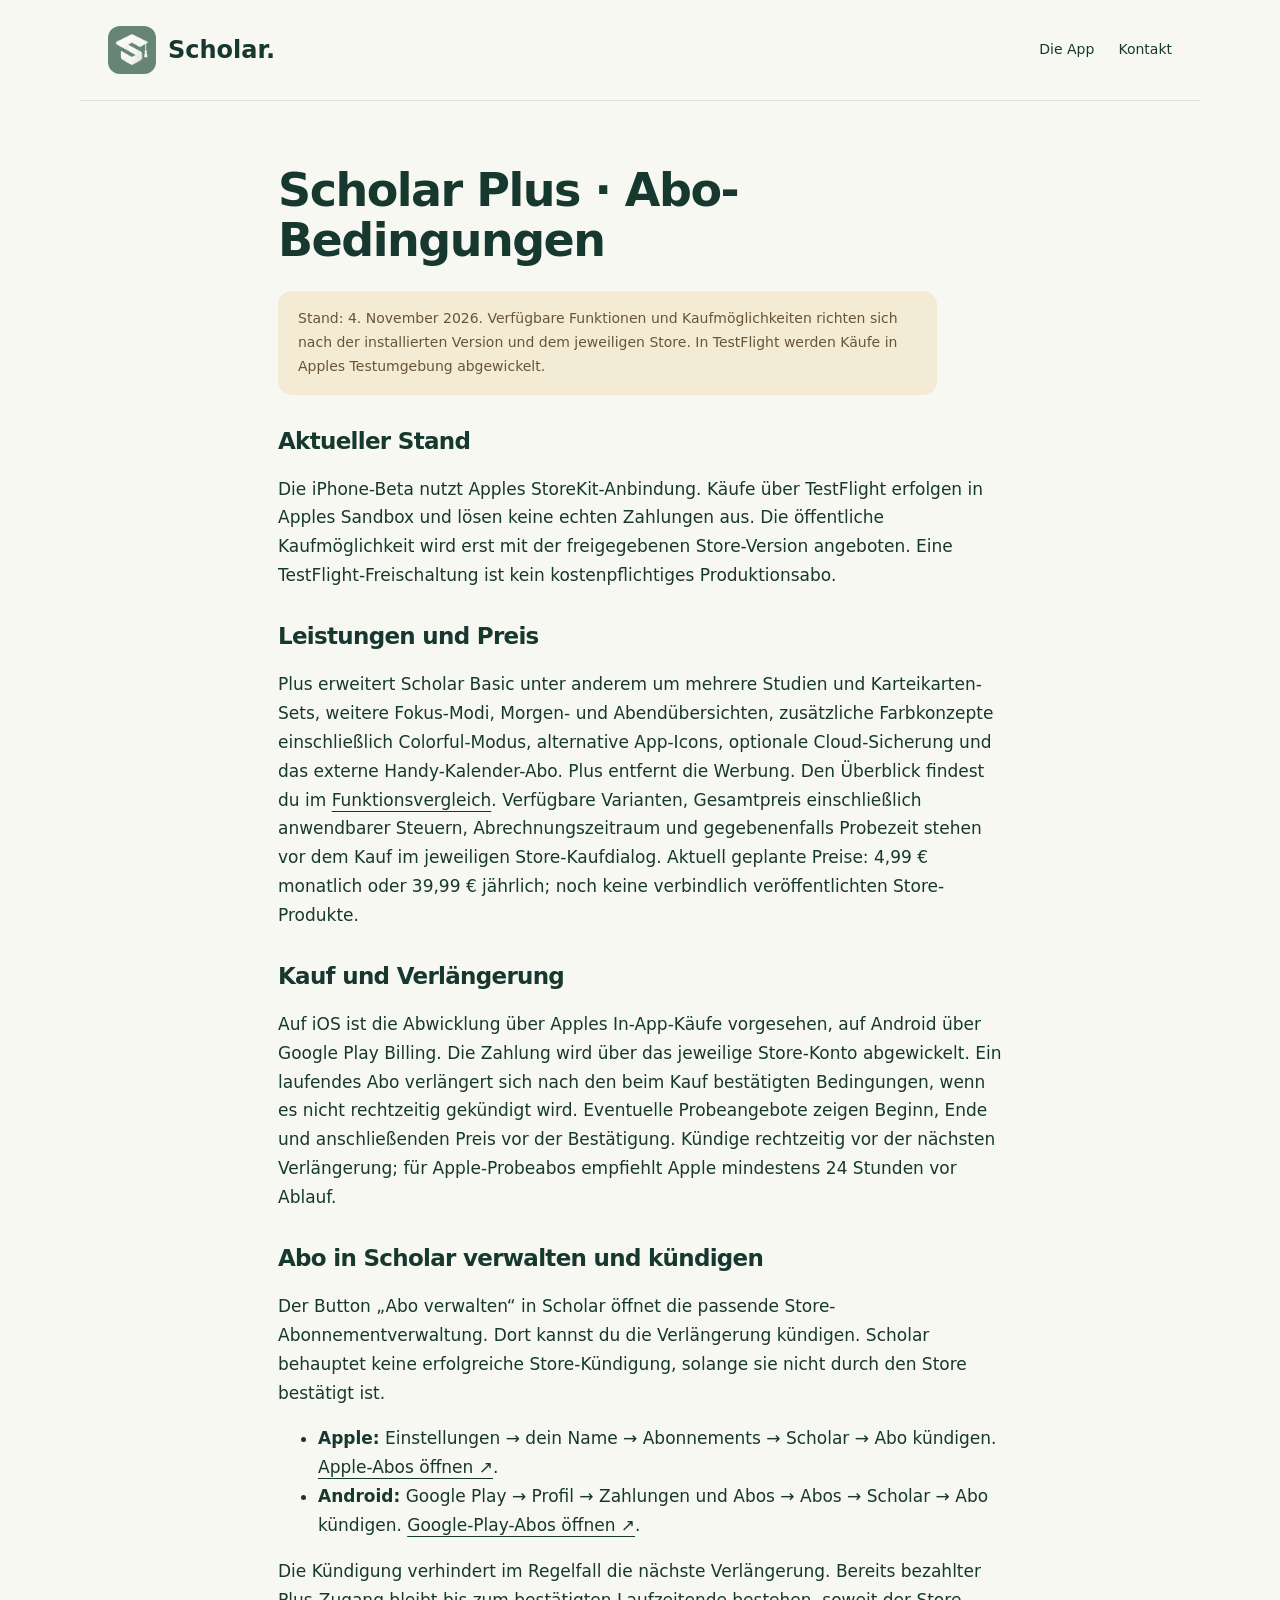
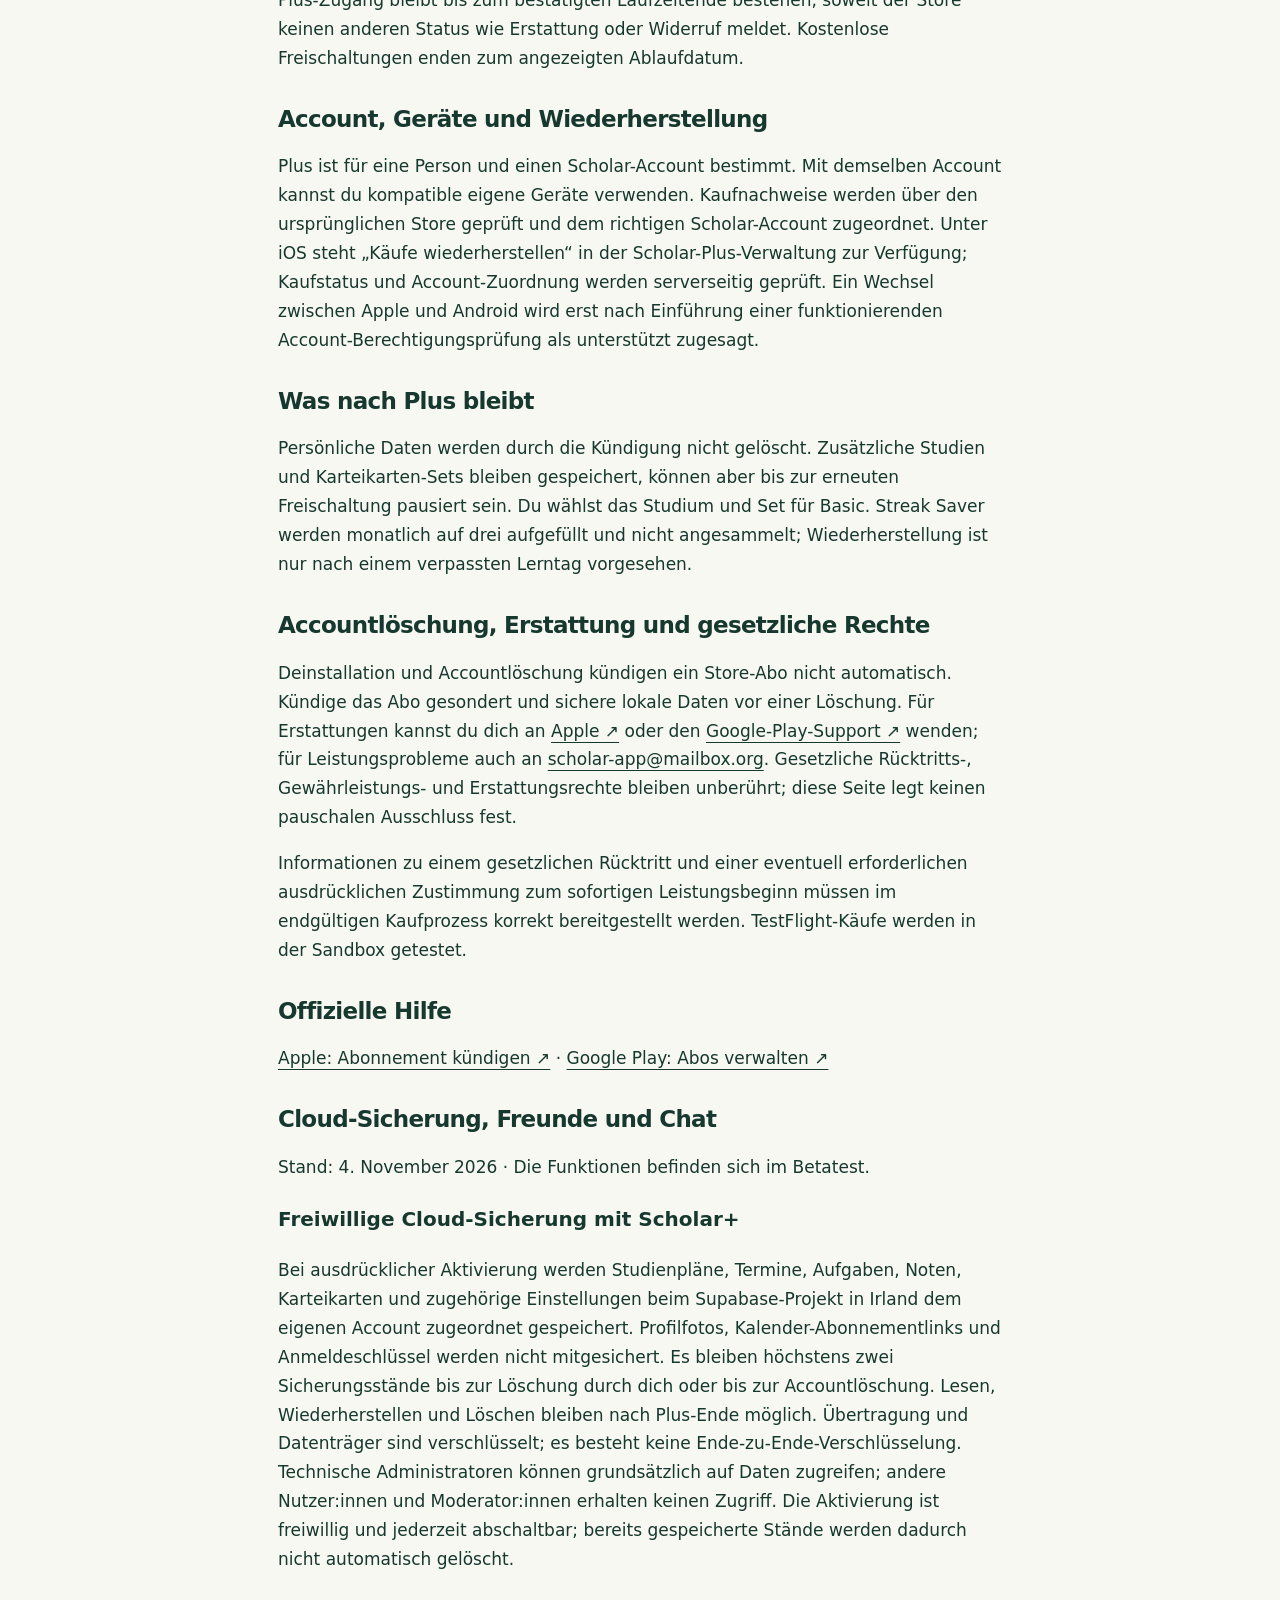
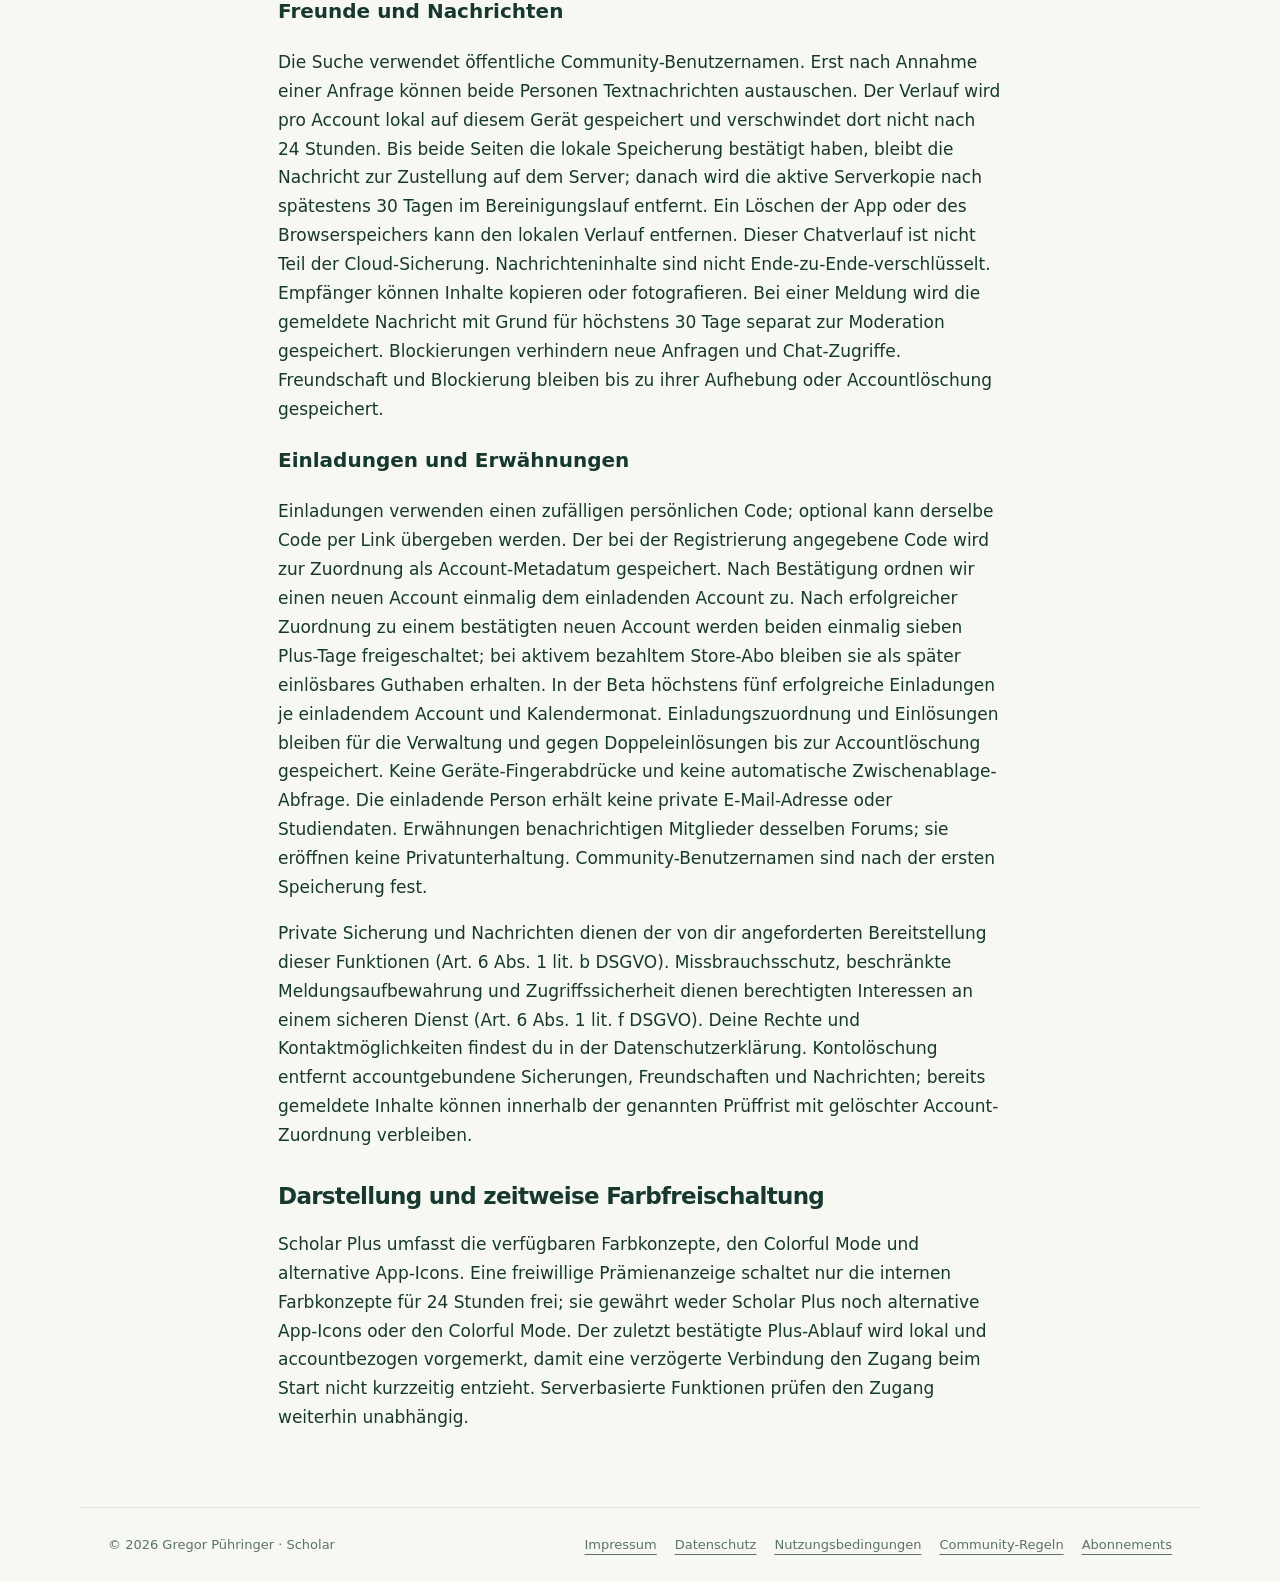
==== commit 95318117: "Scholar als Studienbegleiter: Planung, Basic/Plus und aktueller Datenschutz" ====
--- a/abonnements.html
+++ b/abonnements.html
@@ -1 +1 @@
-<!doctype html><html lang="de"><head><meta charset="utf-8"><meta name="viewport" content="width=device-width,initial-scale=1"><meta name="description" content="Scholar – Studienplanung, Lernen und Community. Informationen zur App und Kontakt."><title>Scholar Plus · Abo-Bedingungen · Scholar</title><link rel="icon" type="image/png" href="assets/favicon-current.png?v=4"><link rel="stylesheet" href="assets/style.css?v=20261011-compare2"></head><body><header><a class="brand" href="index.html"><img src="assets/icon.png" alt="">Scholar.</a><nav aria-label="Hauptnavigation"><a href="index.html#funktionen">Die App</a><a href="index.html#kontakt">Kontakt</a></nav></header><main class="legal"><h1>Scholar Plus · Abo-Bedingungen</h1><p class="registration-notice">Stand: 28. Oktober 2026. Verfügbare Funktionen und Kaufmöglichkeiten richten sich nach der installierten Version und dem jeweiligen Store. In TestFlight werden Käufe in Apples Testumgebung abgewickelt.</p><h2>Aktueller Stand</h2><p>Der aktuelle Build enthält eine kostenlose Kaufsimulation. Es wird nichts abgebucht und nichts automatisch kostenpflichtig verlängert. Die folgenden Regeln beschreiben das geplante Store-Abo für iOS und Android; echte Käufe werden erst nach Einrichtung der Store-Produkte freigegeben.</p><h2>Leistungen und Preis</h2><p>Plus erweitert Scholar Basic unter anderem um mehrere Studien, mehrere Karteikarten-Sets, weitere Fokus-Modi und Pflanzen, zusätzliche Darstellung, Morgenübersicht und Streak Saver. Den Überblick findest du im <a href="index.html#vergleich">Funktionsvergleich</a>. Verfügbare Varianten, Gesamtpreis einschließlich anwendbarer Steuern, Abrechnungszeitraum und gegebenenfalls Probezeit stehen vor dem Kauf im jeweiligen Store-Kaufdialog. Aktuell geplante Preise: 4,99 € monatlich oder 39,99 € jährlich; noch keine verbindlich veröffentlichten Store-Produkte.</p><h2>Kauf und Verlängerung</h2><p>Auf iOS ist die Abwicklung über Apples In-App-Käufe vorgesehen, auf Android über Google Play Billing. Die Zahlung wird über das jeweilige Store-Konto abgewickelt. Ein laufendes Abo verlängert sich nach den beim Kauf bestätigten Bedingungen, wenn es nicht rechtzeitig gekündigt wird. Eventuelle Probeangebote zeigen Beginn, Ende und anschließenden Preis vor der Bestätigung. Kündige rechtzeitig vor der nächsten Verlängerung; für Apple-Probeabos empfiehlt Apple mindestens 24 Stunden vor Ablauf.</p><h2>Abo in Scholar verwalten und kündigen</h2><p>Der Button „Abo verwalten“ in Scholar öffnet die passende Store-Abonnementverwaltung. Dort kannst du die Verlängerung kündigen. Scholar behauptet keine erfolgreiche Store-Kündigung, solange sie nicht durch den Store bestätigt ist.</p><ul><li><strong>Apple:</strong> Einstellungen → dein Name → Abonnements → Scholar → Abo kündigen. <a href="https://apps.apple.com/account/subscriptions">Apple-Abos öffnen ↗</a>.</li><li><strong>Android:</strong> Google Play → Profil → Zahlungen und Abos → Abos → Scholar → Abo kündigen. <a href="https://play.google.com/store/account/subscriptions">Google-Play-Abos öffnen ↗</a>.</li></ul><p>Die Kündigung verhindert im Regelfall die nächste Verlängerung. Bereits bezahlter Plus-Zugang bleibt bis zum bestätigten Laufzeitende bestehen, soweit der Store keinen anderen Status wie Erstattung oder Widerruf meldet. Kostenlose Freischaltungen enden zum angezeigten Ablaufdatum.</p><h2>Account, Geräte und Wiederherstellung</h2><p>Plus ist für eine Person und einen Scholar-Account bestimmt. Mit demselben Account kannst du kompatible eigene Geräte verwenden. Kaufnachweise werden über den ursprünglichen Store geprüft und dem richtigen Scholar-Account zugeordnet. Unter iOS steht „Käufe wiederherstellen“ in der Scholar-Plus-Verwaltung zur Verfügung; Kaufstatus und Account-Zuordnung werden serverseitig geprüft. Ein Wechsel zwischen Apple und Android wird erst nach Einführung einer funktionierenden Account-Berechtigungsprüfung als unterstützt zugesagt.</p><h2>Was nach Plus bleibt</h2><p>Persönliche Daten werden durch die Kündigung nicht gelöscht. Zusätzliche Studien und Karteikarten-Sets bleiben gespeichert, können aber bis zur erneuten Freischaltung pausiert sein. Du wählst das Studium und Set für Basic. Streak Saver werden monatlich auf drei aufgefüllt und nicht angesammelt; Wiederherstellung ist nur nach einem verpassten Lerntag vorgesehen.</p><h2>Accountlöschung, Erstattung und gesetzliche Rechte</h2><p>Deinstallation und Accountlöschung kündigen ein Store-Abo nicht automatisch. Kündige das Abo gesondert und sichere lokale Daten vor einer Löschung. Für Erstattungen kannst du dich an <a href="https://reportaproblem.apple.com/">Apple ↗</a> oder den <a href="https://support.google.com/googleplay/answer/2479637?hl=de">Google-Play-Support ↗</a> wenden; für Leistungsprobleme auch an <a href="mailto:scholar-app@mailbox.org">scholar-app@mailbox.org</a>. Gesetzliche Rücktritts-, Gewährleistungs- und Erstattungsrechte bleiben unberührt; diese Seite legt keinen pauschalen Ausschluss fest.</p><p>Informationen zu einem gesetzlichen Rücktritt und einer eventuell erforderlichen ausdrücklichen Zustimmung zum sofortigen Leistungsbeginn müssen im endgültigen Kaufprozess korrekt bereitgestellt werden. Derzeit gibt es keinen zahlungspflichtigen Vertrag über die Simulation.</p><h2>Offizielle Hilfe</h2><p><a href="https://support.apple.com/de-at/118428">Apple: Abonnement kündigen ↗</a> · <a href="https://support.google.com/googleplay/answer/7018481?hl=de">Google Play: Abos verwalten ↗</a></p><!-- scholar-private-features --><section class="card"><h2>Cloud-Sicherung, Freunde und Chat</h2><p>Stand: 15. Oktober 2026 · Die neuen Funktionen befinden sich im Betatest.</p><h3>Freiwillige Cloud-Sicherung mit Scholar+</h3><p>Bei ausdrücklicher Aktivierung werden Studienpläne, Termine, Aufgaben, Noten, Karteikarten und zugehörige Einstellungen beim Supabase-Projekt in Irland dem eigenen Account zugeordnet gespeichert. Profilfotos, Kalender-Abonnementlinks und Anmeldeschlüssel werden nicht mitgesichert. Es bleiben höchstens zwei Sicherungsstände bis zur Löschung durch dich oder bis zur Accountlöschung. Lesen, Wiederherstellen und Löschen bleiben nach Plus-Ende möglich. Übertragung und Datenträger sind verschlüsselt; es besteht keine Ende-zu-Ende-Verschlüsselung. Technische Administratoren können grundsätzlich auf Daten zugreifen; andere Nutzer:innen und Moderator:innen erhalten keinen Zugriff. Die Aktivierung ist freiwillig und jederzeit abschaltbar; bereits gespeicherte Stände werden dadurch nicht automatisch gelöscht.</p><h3>Freunde und Nachrichten</h3><p>Die Suche verwendet öffentliche Community-Benutzernamen. Erst nach Annahme einer Anfrage können beide Personen Textnachrichten austauschen. Der Verlauf wird pro Account lokal auf diesem Gerät gespeichert und verschwindet dort nicht nach 24 Stunden. Bis beide Seiten die lokale Speicherung bestätigt haben, bleibt die Nachricht zur Zustellung auf dem Server; danach wird die aktive Serverkopie nach spätestens 30 Tagen im Bereinigungslauf entfernt. Ein Löschen der App oder des Browserspeichers kann den lokalen Verlauf entfernen. Dieser Chatverlauf ist nicht Teil der Cloud-Sicherung. Nachrichteninhalte sind nicht Ende-zu-Ende-verschlüsselt. Empfänger können Inhalte kopieren oder fotografieren. Bei einer Meldung wird die gemeldete Nachricht mit Grund für höchstens 30 Tage separat zur Moderation gespeichert. Blockierungen verhindern neue Anfragen und Chat-Zugriffe. Freundschaft und Blockierung bleiben bis zu ihrer Aufhebung oder Accountlöschung gespeichert.</p><h3>Einladungen und Erwähnungen</h3><p>Einladungen verwenden einen zufälligen persönlichen Code; optional kann derselbe Code per Link übergeben werden. Der bei der Registrierung angegebene Code wird zur Zuordnung als Account-Metadatum gespeichert. Nach Bestätigung ordnen wir einen neuen Account einmalig dem einladenden Account zu. Nach erfolgreicher Zuordnung zu einem bestätigten neuen Account werden beiden einmalig sieben Plus-Tage freigeschaltet; bei aktivem bezahltem Store-Abo bleiben sie als später einlösbares Guthaben erhalten. In der Beta höchstens fünf erfolgreiche Einladungen je einladendem Account und Kalendermonat. Einladungszuordnung und Einlösungen bleiben für die Verwaltung und gegen Doppeleinlösungen bis zur Accountlöschung gespeichert. Keine Geräte-Fingerabdrücke und keine automatische Zwischenablage-Abfrage. Die einladende Person erhält keine private E-Mail-Adresse oder Studiendaten. Erwähnungen benachrichtigen Mitglieder desselben Forums; sie eröffnen keine Privatunterhaltung. Community-Benutzernamen sind nach der ersten Speicherung fest.</p><p>Private Sicherung und Nachrichten dienen der von dir angeforderten Bereitstellung dieser Funktionen (Art. 6 Abs. 1 lit. b DSGVO). Missbrauchsschutz, beschränkte Meldungsaufbewahrung und Zugriffssicherheit dienen berechtigten Interessen an einem sicheren Dienst (Art. 6 Abs. 1 lit. f DSGVO). Deine Rechte und Kontaktmöglichkeiten findest du in der Datenschutzerklärung. Kontolöschung entfernt accountgebundene Sicherungen, Freundschaften und Nachrichten; bereits gemeldete Inhalte können innerhalb der genannten Prüffrist mit gelöschter Account-Zuordnung verbleiben.</p></section><!-- /scholar-private-features --><h2>Darstellung und zeitweise Farbfreischaltung</h2><p>Scholar Plus umfasst die verfügbaren Farbkonzepte, den Colorful Mode und alternative App-Icons. Eine freiwillige Prämienanzeige schaltet nur die internen Farbkonzepte für 24 Stunden frei; sie gewährt weder Scholar Plus noch alternative App-Icons oder den Colorful Mode. Der zuletzt bestätigte Plus-Ablauf wird lokal und accountbezogen vorgemerkt, damit eine verzögerte Verbindung den Zugang beim Start nicht kurzzeitig entzieht. Serverbasierte Funktionen prüfen den Zugang weiterhin unabhängig.</p></main><footer><span>© 2026 Gregor Pühringer · Scholar</span><div><a href="impressum.html">Impressum</a><a href="datenschutz.html">Datenschutz</a><a href="nutzungsbedingungen.html">Nutzungsbedingungen</a><a href="community.html">Community-Regeln</a><a href="abonnements.html">Abonnements</a></div></footer></body></html>+<!doctype html><html lang="de"><head><meta charset="utf-8"><meta name="viewport" content="width=device-width,initial-scale=1"><meta name="description" content="Scholar – Studienplanung, Lernen und Community. Informationen zur App und Kontakt."><title>Scholar Plus · Abo-Bedingungen · Scholar</title><link rel="icon" type="image/png" href="assets/favicon-current.png?v=4"><link rel="stylesheet" href="assets/style.css?v=20261104-planner"></head><body><header><a class="brand" href="index.html"><img src="assets/icon.png" alt="">Scholar.</a><nav aria-label="Hauptnavigation"><a href="index.html#funktionen">Die App</a><a href="index.html#kontakt">Kontakt</a></nav></header><main class="legal"><h1>Scholar Plus · Abo-Bedingungen</h1><p class="registration-notice">Stand: 4. November 2026. Verfügbare Funktionen und Kaufmöglichkeiten richten sich nach der installierten Version und dem jeweiligen Store. In TestFlight werden Käufe in Apples Testumgebung abgewickelt.</p><h2>Aktueller Stand</h2><p>Die iPhone-Beta nutzt Apples StoreKit-Anbindung. Käufe über TestFlight erfolgen in Apples Sandbox und lösen keine echten Zahlungen aus. Die öffentliche Kaufmöglichkeit wird erst mit der freigegebenen Store-Version angeboten. Eine TestFlight-Freischaltung ist kein kostenpflichtiges Produktionsabo.</p><h2>Leistungen und Preis</h2><p>Plus erweitert Scholar Basic unter anderem um mehrere Studien und Karteikarten-Sets, weitere Fokus-Modi, Morgen- und Abendübersichten, zusätzliche Farbkonzepte einschließlich Colorful-Modus, alternative App-Icons, optionale Cloud-Sicherung und das externe Handy-Kalender-Abo. Plus entfernt die Werbung. Den Überblick findest du im <a href="index.html#vergleich">Funktionsvergleich</a>. Verfügbare Varianten, Gesamtpreis einschließlich anwendbarer Steuern, Abrechnungszeitraum und gegebenenfalls Probezeit stehen vor dem Kauf im jeweiligen Store-Kaufdialog. Aktuell geplante Preise: 4,99 € monatlich oder 39,99 € jährlich; noch keine verbindlich veröffentlichten Store-Produkte.</p><h2>Kauf und Verlängerung</h2><p>Auf iOS ist die Abwicklung über Apples In-App-Käufe vorgesehen, auf Android über Google Play Billing. Die Zahlung wird über das jeweilige Store-Konto abgewickelt. Ein laufendes Abo verlängert sich nach den beim Kauf bestätigten Bedingungen, wenn es nicht rechtzeitig gekündigt wird. Eventuelle Probeangebote zeigen Beginn, Ende und anschließenden Preis vor der Bestätigung. Kündige rechtzeitig vor der nächsten Verlängerung; für Apple-Probeabos empfiehlt Apple mindestens 24 Stunden vor Ablauf.</p><h2>Abo in Scholar verwalten und kündigen</h2><p>Der Button „Abo verwalten“ in Scholar öffnet die passende Store-Abonnementverwaltung. Dort kannst du die Verlängerung kündigen. Scholar behauptet keine erfolgreiche Store-Kündigung, solange sie nicht durch den Store bestätigt ist.</p><ul><li><strong>Apple:</strong> Einstellungen → dein Name → Abonnements → Scholar → Abo kündigen. <a href="https://apps.apple.com/account/subscriptions">Apple-Abos öffnen ↗</a>.</li><li><strong>Android:</strong> Google Play → Profil → Zahlungen und Abos → Abos → Scholar → Abo kündigen. <a href="https://play.google.com/store/account/subscriptions">Google-Play-Abos öffnen ↗</a>.</li></ul><p>Die Kündigung verhindert im Regelfall die nächste Verlängerung. Bereits bezahlter Plus-Zugang bleibt bis zum bestätigten Laufzeitende bestehen, soweit der Store keinen anderen Status wie Erstattung oder Widerruf meldet. Kostenlose Freischaltungen enden zum angezeigten Ablaufdatum.</p><h2>Account, Geräte und Wiederherstellung</h2><p>Plus ist für eine Person und einen Scholar-Account bestimmt. Mit demselben Account kannst du kompatible eigene Geräte verwenden. Kaufnachweise werden über den ursprünglichen Store geprüft und dem richtigen Scholar-Account zugeordnet. Unter iOS steht „Käufe wiederherstellen“ in der Scholar-Plus-Verwaltung zur Verfügung; Kaufstatus und Account-Zuordnung werden serverseitig geprüft. Ein Wechsel zwischen Apple und Android wird erst nach Einführung einer funktionierenden Account-Berechtigungsprüfung als unterstützt zugesagt.</p><h2>Was nach Plus bleibt</h2><p>Persönliche Daten werden durch die Kündigung nicht gelöscht. Zusätzliche Studien und Karteikarten-Sets bleiben gespeichert, können aber bis zur erneuten Freischaltung pausiert sein. Du wählst das Studium und Set für Basic. Streak Saver werden monatlich auf drei aufgefüllt und nicht angesammelt; Wiederherstellung ist nur nach einem verpassten Lerntag vorgesehen.</p><h2>Accountlöschung, Erstattung und gesetzliche Rechte</h2><p>Deinstallation und Accountlöschung kündigen ein Store-Abo nicht automatisch. Kündige das Abo gesondert und sichere lokale Daten vor einer Löschung. Für Erstattungen kannst du dich an <a href="https://reportaproblem.apple.com/">Apple ↗</a> oder den <a href="https://support.google.com/googleplay/answer/2479637?hl=de">Google-Play-Support ↗</a> wenden; für Leistungsprobleme auch an <a href="mailto:scholar-app@mailbox.org">scholar-app@mailbox.org</a>. Gesetzliche Rücktritts-, Gewährleistungs- und Erstattungsrechte bleiben unberührt; diese Seite legt keinen pauschalen Ausschluss fest.</p><p>Informationen zu einem gesetzlichen Rücktritt und einer eventuell erforderlichen ausdrücklichen Zustimmung zum sofortigen Leistungsbeginn müssen im endgültigen Kaufprozess korrekt bereitgestellt werden. TestFlight-Käufe werden in der Sandbox getestet.</p><h2>Offizielle Hilfe</h2><p><a href="https://support.apple.com/de-at/118428">Apple: Abonnement kündigen ↗</a> · <a href="https://support.google.com/googleplay/answer/7018481?hl=de">Google Play: Abos verwalten ↗</a></p><!-- scholar-private-features --><section class="card"><h2>Cloud-Sicherung, Freunde und Chat</h2><p>Stand: 4. November 2026 · Die Funktionen befinden sich im Betatest.</p><h3>Freiwillige Cloud-Sicherung mit Scholar+</h3><p>Bei ausdrücklicher Aktivierung werden Studienpläne, Termine, Aufgaben, Noten, Karteikarten und zugehörige Einstellungen beim Supabase-Projekt in Irland dem eigenen Account zugeordnet gespeichert. Profilfotos, Kalender-Abonnementlinks und Anmeldeschlüssel werden nicht mitgesichert. Es bleiben höchstens zwei Sicherungsstände bis zur Löschung durch dich oder bis zur Accountlöschung. Lesen, Wiederherstellen und Löschen bleiben nach Plus-Ende möglich. Übertragung und Datenträger sind verschlüsselt; es besteht keine Ende-zu-Ende-Verschlüsselung. Technische Administratoren können grundsätzlich auf Daten zugreifen; andere Nutzer:innen und Moderator:innen erhalten keinen Zugriff. Die Aktivierung ist freiwillig und jederzeit abschaltbar; bereits gespeicherte Stände werden dadurch nicht automatisch gelöscht.</p><h3>Freunde und Nachrichten</h3><p>Die Suche verwendet öffentliche Community-Benutzernamen. Erst nach Annahme einer Anfrage können beide Personen Textnachrichten austauschen. Der Verlauf wird pro Account lokal auf diesem Gerät gespeichert und verschwindet dort nicht nach 24 Stunden. Bis beide Seiten die lokale Speicherung bestätigt haben, bleibt die Nachricht zur Zustellung auf dem Server; danach wird die aktive Serverkopie nach spätestens 30 Tagen im Bereinigungslauf entfernt. Ein Löschen der App oder des Browserspeichers kann den lokalen Verlauf entfernen. Dieser Chatverlauf ist nicht Teil der Cloud-Sicherung. Nachrichteninhalte sind nicht Ende-zu-Ende-verschlüsselt. Empfänger können Inhalte kopieren oder fotografieren. Bei einer Meldung wird die gemeldete Nachricht mit Grund für höchstens 30 Tage separat zur Moderation gespeichert. Blockierungen verhindern neue Anfragen und Chat-Zugriffe. Freundschaft und Blockierung bleiben bis zu ihrer Aufhebung oder Accountlöschung gespeichert.</p><h3>Einladungen und Erwähnungen</h3><p>Einladungen verwenden einen zufälligen persönlichen Code; optional kann derselbe Code per Link übergeben werden. Der bei der Registrierung angegebene Code wird zur Zuordnung als Account-Metadatum gespeichert. Nach Bestätigung ordnen wir einen neuen Account einmalig dem einladenden Account zu. Nach erfolgreicher Zuordnung zu einem bestätigten neuen Account werden beiden einmalig sieben Plus-Tage freigeschaltet; bei aktivem bezahltem Store-Abo bleiben sie als später einlösbares Guthaben erhalten. In der Beta höchstens fünf erfolgreiche Einladungen je einladendem Account und Kalendermonat. Einladungszuordnung und Einlösungen bleiben für die Verwaltung und gegen Doppeleinlösungen bis zur Accountlöschung gespeichert. Keine Geräte-Fingerabdrücke und keine automatische Zwischenablage-Abfrage. Die einladende Person erhält keine private E-Mail-Adresse oder Studiendaten. Erwähnungen benachrichtigen Mitglieder desselben Forums; sie eröffnen keine Privatunterhaltung. Community-Benutzernamen sind nach der ersten Speicherung fest.</p><p>Private Sicherung und Nachrichten dienen der von dir angeforderten Bereitstellung dieser Funktionen (Art. 6 Abs. 1 lit. b DSGVO). Missbrauchsschutz, beschränkte Meldungsaufbewahrung und Zugriffssicherheit dienen berechtigten Interessen an einem sicheren Dienst (Art. 6 Abs. 1 lit. f DSGVO). Deine Rechte und Kontaktmöglichkeiten findest du in der Datenschutzerklärung. Kontolöschung entfernt accountgebundene Sicherungen, Freundschaften und Nachrichten; bereits gemeldete Inhalte können innerhalb der genannten Prüffrist mit gelöschter Account-Zuordnung verbleiben.</p></section><!-- /scholar-private-features --><h2>Darstellung und zeitweise Farbfreischaltung</h2><p>Scholar Plus umfasst die verfügbaren Farbkonzepte, den Colorful Mode und alternative App-Icons. Eine freiwillige Prämienanzeige schaltet nur die internen Farbkonzepte für 24 Stunden frei; sie gewährt weder Scholar Plus noch alternative App-Icons oder den Colorful Mode. Der zuletzt bestätigte Plus-Ablauf wird lokal und accountbezogen vorgemerkt, damit eine verzögerte Verbindung den Zugang beim Start nicht kurzzeitig entzieht. Serverbasierte Funktionen prüfen den Zugang weiterhin unabhängig.</p></main><footer><span>© 2026 Gregor Pühringer · Scholar</span><div><a href="impressum.html">Impressum</a><a href="datenschutz.html">Datenschutz</a><a href="nutzungsbedingungen.html">Nutzungsbedingungen</a><a href="community.html">Community-Regeln</a><a href="abonnements.html">Abonnements</a></div></footer></body></html>
--- a/assets/style.css
+++ b/assets/style.css
@@ -33,3 +33,6 @@
 
 /* Clear feature availability in both desktop and mobile comparison. */
 .comparison-mark{display:inline-flex;align-items:center;justify-content:center;font-size:25px;font-weight:700;line-height:1.2;min-width:28px}.comparison-mark.included{color:#436854}.comparison-mark.excluded{color:#8a918a}.comparison table td{text-align:center;vertical-align:middle}.comparison-note{display:block!important;color:#737c75!important;font-size:12px!important;font-weight:400;line-height:1.5;margin:8px auto 0!important;max-width:240px}.comparison table th[scope=row]{text-align:left;line-height:1.5}.comparison .plus-column .plan-label{white-space:nowrap}
+
+/* Website review, 30 October 2026 */
+.phone,.phone:hover,.phone:focus-within{transform:none!important}.hero{align-items:start}.hero>div:first-child{padding-top:20px}.hero-actions{display:flex;flex-wrap:wrap;gap:12px;align-items:center}.button.secondary{background:transparent;color:var(--accent);border:1px solid var(--accent)}.hero-actions .button{margin-top:0}.signup-card{max-width:620px;margin:30px auto 80px;padding:32px;border:1px solid var(--line);border-radius:24px;background:white}.signup-card label{display:block;margin:20px 0 8px;font-weight:600}.signup-card input:not([type=checkbox]){display:block;width:100%;box-sizing:border-box;padding:14px;font:inherit;border:1px solid var(--line);border-radius:12px}.signup-card .consent{display:flex;gap:12px;font-weight:400;align-items:flex-start}.signup-card .consent input{margin-top:7px;flex-shrink:0}.signup-card button{margin-top:20px}.signup-card [role=status]{min-height:2em}.honey{position:absolute;left:-10000px}.signup-card small{color:var(--muted)}
